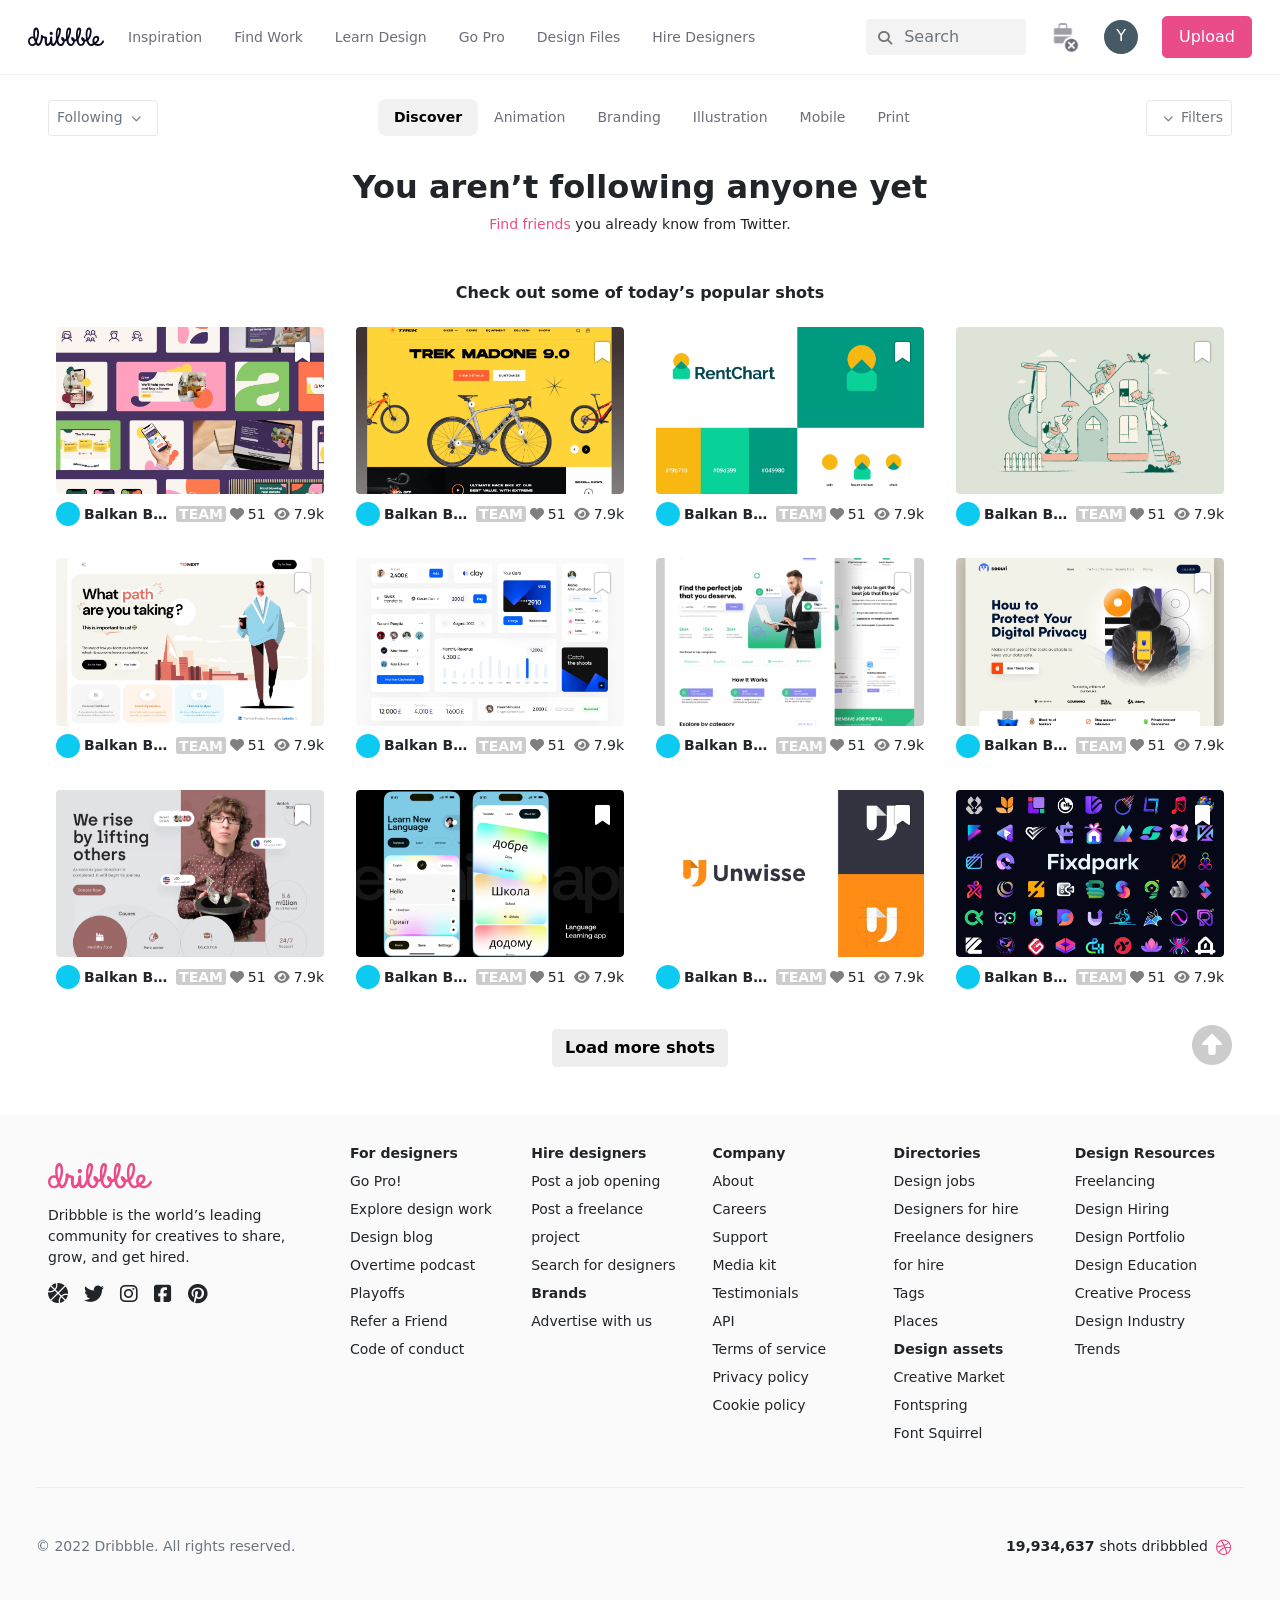
==== index.html @ 531c49f8 "dribble -> index" ====
<!DOCTYPE html>
<html lang="en" translate="no">

<head>
    <meta charset="UTF-8">
    <meta name="viewport" content="width=device-width, initial-scale=1.0">
    <title>Dribble</title>
    <link rel="icon" type="image/x-icon" href="">
    <link rel="stylesheet" href="https://cdnjs.cloudflare.com/ajax/libs/font-awesome/6.2.0/css/all.min.css"/>
    <link rel="stylesheet" href="./css/bootstrap.css">
    <link rel="stylesheet" href="./dribble.css">
</head>
<body>
    <div id="nav_bar" class="container-fluid border-bottom fixed-top bg-white px-3">
        <div class="row d-flex align-items-center p-4 py-2 py-lg-3 justify-content-between">
            <div class="home w-auto p-0 me-1 me-md-2 order-1 order-lg-0">
                <svg xmlns="http://www.w3.org/2000/svg" width="76" height="30" viewBox="0 0 76 19" fill="none"
                    class="site-nav-desktop-logo fill-current">
                    <title>Dribbble: the community for graphic design</title>
                    <path fill-rule="evenodd" clip-rule="evenodd"
                        d="M75.8822 14.657C72.7063 20.0415 67.6766 18.4791 66.166 17.2558C65.5231 17.692 64.3958 18.6481 62.8926 18.5377C59.6913 18.3027 58.5449 13.7279 58.5449 13.7279C58.5679 13.7462 57.5913 14.0649 57.0635 14.0592C57.0567 15.4008 55.897 18.6056 52.7672 18.5646C49.2551 18.5188 48.5411 13.2864 48.5411 13.2864C48.5411 13.2864 48.1916 13.7717 46.8627 14.2551C46.9296 13.2244 46.8807 18.4077 42.6713 18.4839C39.3435 18.5442 38.4452 13.2057 38.4452 13.2057C38.4452 13.2057 37.8679 13.8054 36.7491 14.0134C36.8202 12.9659 36.7046 18.5015 32.4947 18.4839C29.6497 18.4721 28.6775 15.1954 28.7531 14.7406C28.8496 14.161 27.7916 18.5654 25.0281 18.4968C23.8877 18.4633 23.0375 17.6376 22.504 16.5368C21.7898 17.354 20.7529 18.4968 19.5897 18.4968C17.5017 18.4968 16.5812 16.7504 16.7371 11.7624C16.7504 11.1708 16.7077 10.9381 16.1196 10.8496C15.7666 10.7907 15.4051 10.6792 15.0226 10.6204C14.9 11.0295 13.8602 18.3637 10.2847 18.5029C9.08519 18.5496 8.4293 17.5105 7.89066 16.7393C7.06497 17.8316 5.97501 18.5377 4.42227 18.5377C1.79205 18.5377 0 16.4114 0 13.7885C0 11.1655 1.79205 9.03942 4.42227 9.03942C4.88732 9.03942 5.01787 9.10608 5.44272 9.23004C4.569 1.27504 6.63238 0.0317866 8.43739 0.0317866C10.1703 0.0317866 13.1308 4.05384 8.96512 14.2559C9.88998 17.2989 11.8838 17.1268 12.8419 10.8626C13.0369 9.58927 12.5155 7.87099 13.3265 7.63117C14.809 7.19289 14.9663 8.50787 15.6614 8.72697C16.3964 8.95853 16.8254 8.93592 17.531 9.08327C18.7367 9.31873 19.2072 9.96643 19.0603 11.409C18.8839 13.2343 18.5753 15.891 19.5162 16.2148C20.1947 16.45 21.4335 15.0429 21.6509 14.273C21.8682 13.5031 21.9136 13.2396 21.9329 12.6749C21.9623 11.468 21.9992 10.5833 22.205 9.67055C22.2931 9.31736 22.3935 9.08347 22.7931 9.06748C23.1219 9.0591 23.7232 8.96009 23.9879 9.16611C24.3407 9.43119 24.2966 9.70017 24.2561 10.4081C23.8458 20.5015 27.0038 15.4628 27.9454 11.4283C27.6101 6.86623 27.8403 0.115326 30.6991 0.00210112C32.1859 -0.0567822 32.8432 1.13431 32.9155 2.02335C33.12 4.53433 31.9745 8.69372 30.468 11.4909C29.607 17.1984 34.2325 18.3269 34.9722 13.7712C33.762 13.1958 32.4541 10.8668 33.5184 9.73181C34.1156 9.09483 36.6015 10.0099 36.6422 12.0057C37.8616 11.6796 38.0244 10.9911 38.0413 11.1052C37.7061 6.54312 38.017 0.115385 40.876 0.00215941C42.3626 -0.0567239 43.0198 1.13437 43.0921 2.02341C43.2966 4.53438 42.1511 8.69378 40.6448 11.491C39.7837 17.1984 44.4093 18.327 45.1488 13.7713C44.2528 13.5984 42.3614 11.1212 43.4527 9.73187C44.0359 8.98944 46.5127 10.5334 46.79 12.0718C47.9614 11.7403 48.1205 11.0737 48.1373 11.1859C47.802 6.62397 48.1129 0.196235 50.9719 0.0830097C52.4585 0.0241264 53.1157 1.21522 53.188 2.10426C53.3925 4.61523 52.247 8.77471 50.7405 11.5719C49.8796 17.2794 54.5051 18.4077 55.2448 13.852C54.0135 13.647 52.2636 11.0314 53.672 9.69333C54.2347 9.15869 56.3848 10.5465 56.8881 12.1298C57.5874 12.1029 58.0227 11.8617 58.116 11.8374C56.9996 6.4818 57.8307 0.0558781 60.9062 0.00223793C62.5685 -0.0267262 64.1936 0.900905 63.4803 5.99604C62.7994 10.8574 60.3519 12.8975 60.3576 12.9287C60.5 13.5111 61.7559 18.3851 64.9185 15.8134C64.7548 15.4427 64.5909 15.064 64.4993 14.6052C63.9751 11.9327 65.0047 8.91409 67.8032 8.42622C69.4066 8.14671 70.917 8.92734 71.1558 10.6872C71.5487 13.5669 68.9484 15.6524 67.9596 16.1048C67.5167 15.8532 71.9742 18.712 74.6196 12.9829C74.773 12.6558 74.9579 12.6835 75.1975 12.8521C75.3667 12.9712 76.3305 13.8842 75.8822 14.657ZM6.33552 13.0809C6.20092 12.6785 5.92469 11.7918 5.82701 11.4076C5.28905 10.9398 4.90507 10.8638 4.21455 10.8638C2.68 10.8638 1.77679 12.2826 1.77679 13.8125C1.77679 15.3423 2.76077 16.7613 4.29533 16.7613C5.6252 16.7613 6.63735 15.8571 6.94615 14.5771C6.73001 14.0781 6.5156 13.6195 6.33552 13.0809ZM8.39979 2.13753C7.32153 2.13753 6.95576 4.70973 7.02674 6.90406C7.08953 8.84411 7.63164 10.5521 7.91286 11.3174C7.98426 11.4133 7.971 11.3509 8.03474 11.4526C9.90694 7.35053 9.13041 2.13753 8.39979 2.13753ZM30.8531 2.21833C29.4595 2.0585 29.4685 7.86389 29.6415 9.16611C30.3653 8.00823 31.6226 2.53009 30.8531 2.21833ZM41.0297 2.21833C39.6361 2.0585 39.6451 7.86389 39.8182 9.16611C40.5419 8.00823 41.7993 2.53009 41.0297 2.21833ZM51.1257 2.2991C49.732 2.13927 49.741 7.94469 49.9141 9.247C50.6378 8.08902 51.8952 2.61084 51.1257 2.2991ZM61.06 1.87849C58.8887 2.31451 59.3943 9.55399 59.7241 10.8237C62.2817 7.31085 62.3344 1.74654 61.06 1.87849ZM69.1975 10.9254C69.0871 10.4638 68.5351 10.2171 68.1541 10.2779C67.0639 10.4268 66.0065 11.7846 66.4158 13.8518C66.5069 14.3122 66.7349 14.736 66.7312 14.7219C69.1711 13.085 69.3785 11.7951 69.1975 10.9254ZM23.2205 7.46958C22.9089 7.46964 22.6043 7.37729 22.3452 7.20422C22.0861 7.03114 21.8841 6.78512 21.7648 6.49725C21.6455 6.20939 21.6143 5.89261 21.6751 5.587C21.7358 5.28138 21.8859 5.00065 22.1062 4.7803C22.3265 4.55995 22.6072 4.40989 22.9128 4.34909C23.2184 4.28829 23.5352 4.31948 23.8231 4.43873C24.111 4.55797 24.357 4.75991 24.5301 5.019C24.7032 5.27809 24.7956 5.5827 24.7956 5.89429C24.7956 6.10115 24.7549 6.30599 24.6757 6.4971C24.5966 6.68822 24.4806 6.86187 24.3343 7.00815C24.188 7.15443 24.0144 7.27047 23.8233 7.34964C23.6322 7.42882 23.4274 7.46957 23.2205 7.46958Z"
                        fill="#0D0C22"></path>
                </svg>
            </div>
            <ul
                class="nav nav-pills d-flex justify-content-start align-items-center flex-shrink-0 flex-nowrap w-auto me-lg-auto order-0 order-lg-1">
                <li id="bars" class="bars d-lg-none text-center" style="width: 38px; height:38px;"><i
                        class="fa-solid fa-bars fa-lg"></i></li>
                <li class="nav-item d-none d-lg-block"><a href="#"
                        class="nav-link px-xl-3 px-lg-2 px-sm-0">Inspiration</a></li>
                <li class="nav-item d-none d-lg-block"><a href="#" class="nav-link px-xl-3 px-lg-2 px-sm-0">Find
                        Work</a></li>
                <li class="nav-item d-none d-lg-block"><a href="#" class="nav-link px-xl-3 px-lg-2 px-sm-0">Learn
                        Design</a></li>
                <li class="nav-item d-none d-lg-block"><a href="#" class="nav-link px-xl-3 px-lg-2 px-sm-0">Go Pro</a>
                </li>
                <li class="nav-item d-none d-lg-block"><a href="#" class="nav-link px-xl-3 px-lg-2 px-sm-0">Design
                        Files</a></li>
                <li class="nav-item d-none d-lg-block"><a href="#" class="nav-link px-xl-3 px-lg-2 px-sm-0">Hire
                        Designers</a></li>
            </ul>
            <div class="search-bar form-group has-search m-0 p-xl-0 border-0 order-2 d-none d-lg-block">
                <span class="fa fa-search form-control-feedback "></span>
                <input type="text" class="form-control border-0 d-none d-xl-block" placeholder="Search">
            </div>
            <div id="work" class="w-auto ms-4 p-0 order-2">
                <img src="./images/work.png" alt="">
            </div>
            <div id="profile" class="w-auto rounded-circle text-center ms-4 order-2 d-none d-lg-block">Y</div>
            <button type="button"
                class="btn btn-primary w-auto ms-4 px-3 py-2 rounded-3 order-2 d-none d-lg-block">Upload</button>
        </div>
    </div>
    <section id="categories">
        <div class="container-fluid">
            <div class="row p-3 px-3 px-lg-5 pt-md-4 d-flex justify-content-between align-items-center flex-wrap flex-md-nowrap">
                <button class="btn btn-outline-secondary btn-sm w-auto order-0 order-md-0">Following<i
                        class="fa-solid fa-chevron-down p-2" style="font-size: 10px;"></i></button>
                <div id="box" class="box w-auto flex-md-grow-1 order-2 order-md-1 p-0 mt-3 mt-md-0 border-top pt-3 pt-md-0 flex-shrink-1">
                    <ul class="nav nav-pills d-flex justify-content-start justify-content-md-center flex-nowrap text-nowrap">
                        <li class="nav-item">
                            <a class=" nav-link active"
                                style="background-color: rgba(13,12,34,0.05);color: #000;font-weight: 700;border-radius: 8px;"
                                aria-current="page" href="#">Discover</a>
                        </li>
                        <li class="nav-item">
                            <a class="nav-link" href="#">Animation</a>
                        </li>
                        <li class="nav-item">
                            <a class="nav-link" href="#">Branding</a>
                        </li>
                        <li class="nav-item">
                            <a class="nav-link" href="#">Illustration</a>
                        </li>
                        <li class="nav-item">
                            <a class="nav-link" href="#">Mobile</a>
                        </li>
                        <li class="nav-item">
                            <a class="nav-link" href="#">Print</a>
                        </li>
                    </ul>
                </div>
                <button class="btn btn-outline-secondary btn-sm w-auto order-1 order-md-2"><i
                        class="fa-solid fa-chevron-down p-2" style="font-size: 10px;"></i>Filters</button>
            </div>
        </div>
    </section>
    <section>
        <div class="container">
            <div class="row text-center py-3">
                <h2>You aren’t following anyone yet</h2>
                <p><a class="text-decoration-none" href="#">Find friends </a>you already know from Twitter.</p>
            </div>
        </div>
    </section>

    <section>
        <div class="container-fluid pt-3 px-2 px-md-3 px-lg-5 d-flex flex-column align-items-center position-relative">
            <div class="text-center w-100">
                <h5>Check out some of today’s popular shots</h5>
            </div>
            <div class="row gx-3">
                <div class="card p-3 col-12 col-md-6 col-lg-4 col-xl-3  border-0 rounded-1 overflow-hidden">  
                    <a class="cover rounded-1 overflow-hidden position-relative" href="#">
                        <img class="rounded-2" src="./images/image1.png" alt="Balkan Brothers">
                        <div class="showmore position-absolute d-flex align-items-center rounded-1 gap-2 px-3">
                            <span class="title flex-grow-1">Torii - Case Study</span>
                            <div class="icon d-flex align-items-center justify-content-center">
                                <i class="fa-solid fa-folder-plus"></i>
                            </div>
                            <div class="icon d-flex align-items-center justify-content-center">
                                <i class="fa-solid fa-heart"></i>
                            </div>
                        </div>
                    </a>
                    <div class="info d-flex justify-content-between mt-2 align-items-center">
                        <div class="avator bg-info me-1 flex-shrink-0">
                            <img src="" alt="">
                        </div>
                        <span class="name me-1">Balkan Brothers</span>
                        <span class="badge me-auto">TEAM</span>
                        <div class="data d-flex gap-2">
                            <div class="like d-flex align-items-center">
                                <div class="icon"><i class="fa-solid fa-heart ms-1"></i></div>
                                <span class="num ms-1">51</span>
                            </div>
                            <div class="view d-flex align-items-center">
                                <div class="icon"><i class="fa-solid fa-eye"></i></div>
                                <span class="num ms-1">7.9k</span>
                             </div>
                        </div>
                        
                    </div>
                </div>
                <div class="card p-3 col-12 col-md-6 col-lg-4 col-xl-3  border-0 rounded-1 overflow-hidden">  
                    <a class="cover rounded-1 overflow-hidden position-relative" href="#">
                        <img class="rounded-2" src="./images/image2.png" alt="Balkan Brothers">
                        <div class="showmore position-absolute d-flex align-items-center rounded-1 gap-2 px-3">
                            <span class="title flex-grow-1">Torii - Case Study</span>
                            <div class="icon d-flex align-items-center justify-content-center">
                                <i class="fa-solid fa-folder-plus"></i>
                            </div>
                            <div class="icon d-flex align-items-center justify-content-center">
                                <i class="fa-solid fa-heart"></i>
                            </div>
                        </div>
                    </a>
                    <div class="info d-flex justify-content-between mt-2 align-items-center">
                        <div class="avator bg-info me-1 flex-shrink-0">
                            <img src="" alt="">
                        </div>
                        <span class="name me-1">Balkan Brothers</span>
                        <span class="badge me-auto">TEAM</span>
                        <div class="data d-flex gap-2">
                            <div class="like d-flex align-items-center">
                                <div class="icon"><i class="fa-solid fa-heart ms-1"></i></div>
                                <span class="num ms-1">51</span>
                            </div>
                            <div class="view d-flex align-items-center">
                                <div class="icon"><i class="fa-solid fa-eye"></i></div>
                                <span class="num ms-1">7.9k</span>
                             </div>
                        </div>
                        
                    </div>
                </div>
                <div class="card p-3 col-12 col-md-6 col-lg-4 col-xl-3  border-0 rounded-1 overflow-hidden">  
                    <a class="cover rounded-1 overflow-hidden position-relative" href="#">
                        <img class="rounded-2" src="./images/image3.png" alt="Balkan Brothers">
                        <div class="showmore position-absolute d-flex align-items-center rounded-1 gap-2 px-3">
                            <span class="title flex-grow-1">Torii - Case Study</span>
                            <div class="icon d-flex align-items-center justify-content-center">
                                <i class="fa-solid fa-folder-plus"></i>
                            </div>
                            <div class="icon d-flex align-items-center justify-content-center">
                                <i class="fa-solid fa-heart"></i>
                            </div>
                        </div>
                    </a>
                    <div class="info d-flex justify-content-between mt-2 align-items-center">
                        <div class="avator bg-info me-1 flex-shrink-0">
                            <img src="" alt="">
                        </div>
                        <span class="name me-1">Balkan Brothers</span>
                        <span class="badge me-auto">TEAM</span>
                        <div class="data d-flex gap-2">
                            <div class="like d-flex align-items-center">
                                <div class="icon"><i class="fa-solid fa-heart ms-1"></i></div>
                                <span class="num ms-1">51</span>
                            </div>
                            <div class="view d-flex align-items-center">
                                <div class="icon"><i class="fa-solid fa-eye"></i></div>
                                <span class="num ms-1">7.9k</span>
                             </div>
                        </div>
                        
                    </div>
                </div>
                <div class="card p-3 col-12 col-md-6 col-lg-4 col-xl-3  border-0 rounded-1 overflow-hidden">  
                    <a class="cover rounded-1 overflow-hidden position-relative" href="#">
                        <img class="rounded-2" src="./images/image4.png" alt="Balkan Brothers">
                        <div class="showmore position-absolute d-flex align-items-center rounded-1 gap-2 px-3">
                            <span class="title flex-grow-1">Torii - Case Study</span>
                            <div class="icon d-flex align-items-center justify-content-center">
                                <i class="fa-solid fa-folder-plus"></i>
                            </div>
                            <div class="icon d-flex align-items-center justify-content-center">
                                <i class="fa-solid fa-heart"></i>
                            </div>
                        </div>
                    </a>
                    <div class="info d-flex justify-content-between mt-2 align-items-center">
                        <div class="avator bg-info me-1 flex-shrink-0">
                            <img src="" alt="">
                        </div>
                        <span class="name me-1">Balkan Brothers</span>
                        <span class="badge me-auto">TEAM</span>
                        <div class="data d-flex gap-2">
                            <div class="like d-flex align-items-center">
                                <div class="icon"><i class="fa-solid fa-heart ms-1"></i></div>
                                <span class="num ms-1">51</span>
                            </div>
                            <div class="view d-flex align-items-center">
                                <div class="icon"><i class="fa-solid fa-eye"></i></div>
                                <span class="num ms-1">7.9k</span>
                             </div>
                        </div>
                        
                    </div>
                </div>
                <div class="card p-3 col-12 col-md-6 col-lg-4 col-xl-3  border-0 rounded-1 overflow-hidden">  
                    <a class="cover rounded-1 overflow-hidden position-relative" href="#">
                        <img class="rounded-2" src="./images/image5.png" alt="Balkan Brothers">
                        <div class="showmore position-absolute d-flex align-items-center rounded-1 gap-2 px-3">
                            <span class="title flex-grow-1">Torii - Case Study</span>
                            <div class="icon d-flex align-items-center justify-content-center">
                                <i class="fa-solid fa-folder-plus"></i>
                            </div>
                            <div class="icon d-flex align-items-center justify-content-center">
                                <i class="fa-solid fa-heart"></i>
                            </div>
                        </div>
                    </a>
                    <div class="info d-flex justify-content-between mt-2 align-items-center">
                        <div class="avator bg-info me-1 flex-shrink-0">
                            <img src="" alt="">
                        </div>
                        <span class="name me-1">Balkan Brothers</span>
                        <span class="badge me-auto">TEAM</span>
                        <div class="data d-flex gap-2">
                            <div class="like d-flex align-items-center">
                                <div class="icon"><i class="fa-solid fa-heart ms-1"></i></div>
                                <span class="num ms-1">51</span>
                            </div>
                            <div class="view d-flex align-items-center">
                                <div class="icon"><i class="fa-solid fa-eye"></i></div>
                                <span class="num ms-1">7.9k</span>
                             </div>
                        </div>
                        
                    </div>
                </div>
                <div class="card p-3 col-12 col-md-6 col-lg-4 col-xl-3  border-0 rounded-1 overflow-hidden">  
                    <a class="cover rounded-1 overflow-hidden position-relative" href="#">
                        <img class="rounded-2" src="./images/image6.png" alt="Balkan Brothers">
                        <div class="showmore position-absolute d-flex align-items-center rounded-1 gap-2 px-3">
                            <span class="title flex-grow-1">Torii - Case Study</span>
                            <div class="icon d-flex align-items-center justify-content-center">
                                <i class="fa-solid fa-folder-plus"></i>
                            </div>
                            <div class="icon d-flex align-items-center justify-content-center">
                                <i class="fa-solid fa-heart"></i>
                            </div>
                        </div>
                    </a>
                    <div class="info d-flex justify-content-between mt-2 align-items-center">
                        <div class="avator bg-info me-1 flex-shrink-0">
                            <img src="" alt="">
                        </div>
                        <span class="name me-1">Balkan Brothers</span>
                        <span class="badge me-auto">TEAM</span>
                        <div class="data d-flex gap-2">
                            <div class="like d-flex align-items-center">
                                <div class="icon"><i class="fa-solid fa-heart ms-1"></i></div>
                                <span class="num ms-1">51</span>
                            </div>
                            <div class="view d-flex align-items-center">
                                <div class="icon"><i class="fa-solid fa-eye"></i></div>
                                <span class="num ms-1">7.9k</span>
                             </div>
                        </div>
                        
                    </div>
                </div>
                <div class="card p-3 col-12 col-md-6 col-lg-4 col-xl-3  border-0 rounded-1 overflow-hidden">  
                    <a class="cover rounded-1 overflow-hidden position-relative" href="#">
                        <img class="rounded-2" src="./images/image7.png" alt="Balkan Brothers">
                        <div class="showmore position-absolute d-flex align-items-center rounded-1 gap-2 px-3">
                            <span class="title flex-grow-1">Torii - Case Study</span>
                            <div class="icon d-flex align-items-center justify-content-center">
                                <i class="fa-solid fa-folder-plus"></i>
                            </div>
                            <div class="icon d-flex align-items-center justify-content-center">
                                <i class="fa-solid fa-heart"></i>
                            </div>
                        </div>
                    </a>
                    <div class="info d-flex justify-content-between mt-2 align-items-center">
                        <div class="avator bg-info me-1 flex-shrink-0">
                            <img src="" alt="">
                        </div>
                        <span class="name me-1">Balkan Brothers</span>
                        <span class="badge me-auto">TEAM</span>
                        <div class="data d-flex gap-2">
                            <div class="like d-flex align-items-center">
                                <div class="icon"><i class="fa-solid fa-heart ms-1"></i></div>
                                <span class="num ms-1">51</span>
                            </div>
                            <div class="view d-flex align-items-center">
                                <div class="icon"><i class="fa-solid fa-eye"></i></div>
                                <span class="num ms-1">7.9k</span>
                             </div>
                        </div>
                        
                    </div>
                </div>
                <div class="card p-3 col-12 col-md-6 col-lg-4 col-xl-3  border-0 rounded-1 overflow-hidden">  
                    <a class="cover rounded-1 overflow-hidden position-relative" href="#">
                        <img class="rounded-2" src="./images/image8.png" alt="Balkan Brothers">
                        <div class="showmore position-absolute d-flex align-items-center rounded-1 gap-2 px-3">
                            <span class="title flex-grow-1">Torii - Case Study</span>
                            <div class="icon d-flex align-items-center justify-content-center">
                                <i class="fa-solid fa-folder-plus"></i>
                            </div>
                            <div class="icon d-flex align-items-center justify-content-center">
                                <i class="fa-solid fa-heart"></i>
                            </div>
                        </div>
                    </a>
                    <div class="info d-flex justify-content-between mt-2 align-items-center">
                        <div class="avator bg-info me-1 flex-shrink-0">
                            <img src="" alt="">
                        </div>
                        <span class="name me-1">Balkan Brothers</span>
                        <span class="badge me-auto">TEAM</span>
                        <div class="data d-flex gap-2">
                            <div class="like d-flex align-items-center">
                                <div class="icon"><i class="fa-solid fa-heart ms-1"></i></div>
                                <span class="num ms-1">51</span>
                            </div>
                            <div class="view d-flex align-items-center">
                                <div class="icon"><i class="fa-solid fa-eye"></i></div>
                                <span class="num ms-1">7.9k</span>
                             </div>
                        </div>
                        
                    </div>
                </div>
                <div class="card p-3 col-12 col-md-6 col-lg-4 col-xl-3  border-0 rounded-1 overflow-hidden">  
                    <a class="cover rounded-1 overflow-hidden position-relative" href="#">
                        <img class="rounded-2" src="./images/image9.png" alt="Balkan Brothers">
                        <div class="showmore position-absolute d-flex align-items-center rounded-1 gap-2 px-3">
                            <span class="title flex-grow-1">Torii - Case Study</span>
                            <div class="icon d-flex align-items-center justify-content-center">
                                <i class="fa-solid fa-folder-plus"></i>
                            </div>
                            <div class="icon d-flex align-items-center justify-content-center">
                                <i class="fa-solid fa-heart"></i>
                            </div>
                        </div>
                    </a>
                    <div class="info d-flex justify-content-between mt-2 align-items-center">
                        <div class="avator bg-info me-1 flex-shrink-0">
                            <img src="" alt="">
                        </div>
                        <span class="name me-1">Balkan Brothers</span>
                        <span class="badge me-auto">TEAM</span>
                        <div class="data d-flex gap-2">
                            <div class="like d-flex align-items-center">
                                <div class="icon"><i class="fa-solid fa-heart ms-1"></i></div>
                                <span class="num ms-1">51</span>
                            </div>
                            <div class="view d-flex align-items-center">
                                <div class="icon"><i class="fa-solid fa-eye"></i></div>
                                <span class="num ms-1">7.9k</span>
                             </div>
                        </div>
                        
                    </div>
                </div>
                <div class="card p-3 col-12 col-md-6 col-lg-4 col-xl-3  border-0 rounded-1 overflow-hidden">  
                    <a class="cover rounded-1 overflow-hidden position-relative" href="#">
                        <img class="rounded-2" src="./images/image10.png" alt="Balkan Brothers">
                        <div class="showmore position-absolute d-flex align-items-center rounded-1 gap-2 px-3">
                            <span class="title flex-grow-1">Torii - Case Study</span>
                            <div class="icon d-flex align-items-center justify-content-center">
                                <i class="fa-solid fa-folder-plus"></i>
                            </div>
                            <div class="icon d-flex align-items-center justify-content-center">
                                <i class="fa-solid fa-heart"></i>
                            </div>
                        </div>
                    </a>
                    <div class="info d-flex justify-content-between mt-2 align-items-center">
                        <div class="avator bg-info me-1 flex-shrink-0">
                            <img src="" alt="">
                        </div>
                        <span class="name me-1">Balkan Brothers</span>
                        <span class="badge me-auto">TEAM</span>
                        <div class="data d-flex gap-2">
                            <div class="like d-flex align-items-center">
                                <div class="icon"><i class="fa-solid fa-heart ms-1"></i></div>
                                <span class="num ms-1">51</span>
                            </div>
                            <div class="view d-flex align-items-center">
                                <div class="icon"><i class="fa-solid fa-eye"></i></div>
                                <span class="num ms-1">7.9k</span>
                             </div>
                        </div>
                        
                    </div>
                </div>
                <div class="card p-3 col-12 col-md-6 col-lg-4 col-xl-3  border-0 rounded-1 overflow-hidden">  
                    <a class="cover rounded-1 overflow-hidden position-relative" href="#">
                        <img class="rounded-2" src="./images/image11.png" alt="Balkan Brothers">
                        <div class="showmore position-absolute d-flex align-items-center rounded-1 gap-2 px-3">
                            <span class="title flex-grow-1">Torii - Case Study</span>
                            <div class="icon d-flex align-items-center justify-content-center">
                                <i class="fa-solid fa-folder-plus"></i>
                            </div>
                            <div class="icon d-flex align-items-center justify-content-center">
                                <i class="fa-solid fa-heart"></i>
                            </div>
                        </div>
                    </a>
                    <div class="info d-flex justify-content-between mt-2 align-items-center">
                        <div class="avator bg-info me-1 flex-shrink-0">
                            <img src="" alt="">
                        </div>
                        <span class="name me-1">Balkan Brothers</span>
                        <span class="badge me-auto">TEAM</span>
                        <div class="data d-flex gap-2">
                            <div class="like d-flex align-items-center">
                                <div class="icon"><i class="fa-solid fa-heart ms-1"></i></div>
                                <span class="num ms-1">51</span>
                            </div>
                            <div class="view d-flex align-items-center">
                                <div class="icon"><i class="fa-solid fa-eye"></i></div>
                                <span class="num ms-1">7.9k</span>
                             </div>
                        </div>
                        
                    </div>
                </div>
                <div class="card p-3 col-12 col-md-6 col-lg-4 col-xl-3  border-0 rounded-1 overflow-hidden">  
                    <a class="cover rounded-1 overflow-hidden position-relative" href="#">
                        <img class="rounded-2" src="./images/image12.png" alt="Balkan Brothers">
                        <div class="showmore position-absolute d-flex align-items-center rounded-1 gap-2 px-3">
                            <span class="title flex-grow-1">Torii - Case Study</span>
                            <div class="icon d-flex align-items-center justify-content-center">
                                <i class="fa-solid fa-folder-plus"></i>
                            </div>
                            <div class="icon d-flex align-items-center justify-content-center">
                                <i class="fa-solid fa-heart"></i>
                            </div>
                        </div>
                    </a>
                    <div class="info d-flex justify-content-between mt-2 align-items-center">
                        <div class="avator bg-info me-1 flex-shrink-0">
                            <img src="" alt="">
                        </div>
                        <span class="name me-1">Balkan Brothers</span>
                        <span class="badge me-auto">TEAM</span>
                        <div class="data d-flex gap-2">
                            <div class="like d-flex align-items-center">
                                <div class="icon"><i class="fa-solid fa-heart ms-1"></i></div>
                                <span class="num ms-1">51</span>
                            </div>
                            <div class="view d-flex align-items-center">
                                <div class="icon"><i class="fa-solid fa-eye"></i></div>
                                <span class="num ms-1">7.9k</span>
                             </div>
                        </div>
                        
                    </div>
                </div>
            </div>
            <div class="btn btn-light fw-bold mt-4">Load more shots</div>
            <div class="back_to_top position-absolute mt-4"><i class="fa-solid fa-circle-up"></i></div>
        </div>
    </section>
    <footer class="mt-5">
        <div class="container-fluid px-3 px-md-4 px-lg-5">
            <div class="row border-bottom py-4">
                <div class="col-12 col-lg-12 col-xl-3">
                    <div class="col-6 col-lg-4 col-xl-12 d-flex flex-column gap-3 py-4">
                        <svg xmlns="http://www.w3.org/2000/svg" width="104" height="26" viewBox="0 0 76 19" fill="none"
                    class="site-nav-desktop-logo fill-current">
                    <title>Dribbble: the community for graphic design</title>
                    <path fill="#ea4c89" clip-rule="evenodd"
                        d="M75.8822 14.657C72.7063 20.0415 67.6766 18.4791 66.166 17.2558C65.5231 17.692 64.3958 18.6481 62.8926 18.5377C59.6913 18.3027 58.5449 13.7279 58.5449 13.7279C58.5679 13.7462 57.5913 14.0649 57.0635 14.0592C57.0567 15.4008 55.897 18.6056 52.7672 18.5646C49.2551 18.5188 48.5411 13.2864 48.5411 13.2864C48.5411 13.2864 48.1916 13.7717 46.8627 14.2551C46.9296 13.2244 46.8807 18.4077 42.6713 18.4839C39.3435 18.5442 38.4452 13.2057 38.4452 13.2057C38.4452 13.2057 37.8679 13.8054 36.7491 14.0134C36.8202 12.9659 36.7046 18.5015 32.4947 18.4839C29.6497 18.4721 28.6775 15.1954 28.7531 14.7406C28.8496 14.161 27.7916 18.5654 25.0281 18.4968C23.8877 18.4633 23.0375 17.6376 22.504 16.5368C21.7898 17.354 20.7529 18.4968 19.5897 18.4968C17.5017 18.4968 16.5812 16.7504 16.7371 11.7624C16.7504 11.1708 16.7077 10.9381 16.1196 10.8496C15.7666 10.7907 15.4051 10.6792 15.0226 10.6204C14.9 11.0295 13.8602 18.3637 10.2847 18.5029C9.08519 18.5496 8.4293 17.5105 7.89066 16.7393C7.06497 17.8316 5.97501 18.5377 4.42227 18.5377C1.79205 18.5377 0 16.4114 0 13.7885C0 11.1655 1.79205 9.03942 4.42227 9.03942C4.88732 9.03942 5.01787 9.10608 5.44272 9.23004C4.569 1.27504 6.63238 0.0317866 8.43739 0.0317866C10.1703 0.0317866 13.1308 4.05384 8.96512 14.2559C9.88998 17.2989 11.8838 17.1268 12.8419 10.8626C13.0369 9.58927 12.5155 7.87099 13.3265 7.63117C14.809 7.19289 14.9663 8.50787 15.6614 8.72697C16.3964 8.95853 16.8254 8.93592 17.531 9.08327C18.7367 9.31873 19.2072 9.96643 19.0603 11.409C18.8839 13.2343 18.5753 15.891 19.5162 16.2148C20.1947 16.45 21.4335 15.0429 21.6509 14.273C21.8682 13.5031 21.9136 13.2396 21.9329 12.6749C21.9623 11.468 21.9992 10.5833 22.205 9.67055C22.2931 9.31736 22.3935 9.08347 22.7931 9.06748C23.1219 9.0591 23.7232 8.96009 23.9879 9.16611C24.3407 9.43119 24.2966 9.70017 24.2561 10.4081C23.8458 20.5015 27.0038 15.4628 27.9454 11.4283C27.6101 6.86623 27.8403 0.115326 30.6991 0.00210112C32.1859 -0.0567822 32.8432 1.13431 32.9155 2.02335C33.12 4.53433 31.9745 8.69372 30.468 11.4909C29.607 17.1984 34.2325 18.3269 34.9722 13.7712C33.762 13.1958 32.4541 10.8668 33.5184 9.73181C34.1156 9.09483 36.6015 10.0099 36.6422 12.0057C37.8616 11.6796 38.0244 10.9911 38.0413 11.1052C37.7061 6.54312 38.017 0.115385 40.876 0.00215941C42.3626 -0.0567239 43.0198 1.13437 43.0921 2.02341C43.2966 4.53438 42.1511 8.69378 40.6448 11.491C39.7837 17.1984 44.4093 18.327 45.1488 13.7713C44.2528 13.5984 42.3614 11.1212 43.4527 9.73187C44.0359 8.98944 46.5127 10.5334 46.79 12.0718C47.9614 11.7403 48.1205 11.0737 48.1373 11.1859C47.802 6.62397 48.1129 0.196235 50.9719 0.0830097C52.4585 0.0241264 53.1157 1.21522 53.188 2.10426C53.3925 4.61523 52.247 8.77471 50.7405 11.5719C49.8796 17.2794 54.5051 18.4077 55.2448 13.852C54.0135 13.647 52.2636 11.0314 53.672 9.69333C54.2347 9.15869 56.3848 10.5465 56.8881 12.1298C57.5874 12.1029 58.0227 11.8617 58.116 11.8374C56.9996 6.4818 57.8307 0.0558781 60.9062 0.00223793C62.5685 -0.0267262 64.1936 0.900905 63.4803 5.99604C62.7994 10.8574 60.3519 12.8975 60.3576 12.9287C60.5 13.5111 61.7559 18.3851 64.9185 15.8134C64.7548 15.4427 64.5909 15.064 64.4993 14.6052C63.9751 11.9327 65.0047 8.91409 67.8032 8.42622C69.4066 8.14671 70.917 8.92734 71.1558 10.6872C71.5487 13.5669 68.9484 15.6524 67.9596 16.1048C67.5167 15.8532 71.9742 18.712 74.6196 12.9829C74.773 12.6558 74.9579 12.6835 75.1975 12.8521C75.3667 12.9712 76.3305 13.8842 75.8822 14.657ZM6.33552 13.0809C6.20092 12.6785 5.92469 11.7918 5.82701 11.4076C5.28905 10.9398 4.90507 10.8638 4.21455 10.8638C2.68 10.8638 1.77679 12.2826 1.77679 13.8125C1.77679 15.3423 2.76077 16.7613 4.29533 16.7613C5.6252 16.7613 6.63735 15.8571 6.94615 14.5771C6.73001 14.0781 6.5156 13.6195 6.33552 13.0809ZM8.39979 2.13753C7.32153 2.13753 6.95576 4.70973 7.02674 6.90406C7.08953 8.84411 7.63164 10.5521 7.91286 11.3174C7.98426 11.4133 7.971 11.3509 8.03474 11.4526C9.90694 7.35053 9.13041 2.13753 8.39979 2.13753ZM30.8531 2.21833C29.4595 2.0585 29.4685 7.86389 29.6415 9.16611C30.3653 8.00823 31.6226 2.53009 30.8531 2.21833ZM41.0297 2.21833C39.6361 2.0585 39.6451 7.86389 39.8182 9.16611C40.5419 8.00823 41.7993 2.53009 41.0297 2.21833ZM51.1257 2.2991C49.732 2.13927 49.741 7.94469 49.9141 9.247C50.6378 8.08902 51.8952 2.61084 51.1257 2.2991ZM61.06 1.87849C58.8887 2.31451 59.3943 9.55399 59.7241 10.8237C62.2817 7.31085 62.3344 1.74654 61.06 1.87849ZM69.1975 10.9254C69.0871 10.4638 68.5351 10.2171 68.1541 10.2779C67.0639 10.4268 66.0065 11.7846 66.4158 13.8518C66.5069 14.3122 66.7349 14.736 66.7312 14.7219C69.1711 13.085 69.3785 11.7951 69.1975 10.9254ZM23.2205 7.46958C22.9089 7.46964 22.6043 7.37729 22.3452 7.20422C22.0861 7.03114 21.8841 6.78512 21.7648 6.49725C21.6455 6.20939 21.6143 5.89261 21.6751 5.587C21.7358 5.28138 21.8859 5.00065 22.1062 4.7803C22.3265 4.55995 22.6072 4.40989 22.9128 4.34909C23.2184 4.28829 23.5352 4.31948 23.8231 4.43873C24.111 4.55797 24.357 4.75991 24.5301 5.019C24.7032 5.27809 24.7956 5.5827 24.7956 5.89429C24.7956 6.10115 24.7549 6.30599 24.6757 6.4971C24.5966 6.68822 24.4806 6.86187 24.3343 7.00815C24.188 7.15443 24.0144 7.27047 23.8233 7.34964C23.6322 7.42882 23.4274 7.46957 23.2205 7.46958Z"></path>
                        </svg>
                        <p class="mb-0">Dribbble is the world’s leading community for creatives to share, grow, and get hired.</p>
                        <div class="icons d-flex gap-3">
                            <i class="fa-solid fa-basketball text-dark" style="font-size: 20px;"></i>
                            <i class="fa-brands fa-twitter text-dark" style="font-size: 20px;"></i>
                            <i class="fa-brands fa-instagram text-dark" style="font-size: 20px;"></i>
                            <i class="fa-brands fa-square-facebook text-dark" style="font-size: 20px;"></i>
                            <i class="fa-brands fa-pinterest text-dark" style="font-size: 20px;"></i>
                        </div>
                    </div>
                    
                </div>
                <div class="col-6 col-md-24 col-xl-18 lh-lg">
                    <p>
                        <strong>For designers</strong><br>Go Pro!<br>Explore design work<br>Design blog<br>Overtime podcast<br>Playoffs<br>Refer a Friend<br>Code of conduct
                    </p>
                </div>
                <div class="col-6 col-md-24 col-xl-18 lh-lg">
                    <p>
                        <strong>Hire designers</strong><br>Post a job opening<br>Post a freelance project<br>Search for designers<br><strong>Brands</strong></strong><br>Advertise with us
                    </p>
                </div>
                <div class="col-6 col-md-24 col-xl-18 lh-lg">
                    <p>
                        <strong>Company</strong><br>About<br>Careers<br>Support<br>Media kit<br>Testimonials<br>API<br>Terms of service<br>Privacy policy<br>Cookie policy
                    </p>
                </div>
                <div class="col-6 col-md-24 col-xl-18 lh-lg">
                    <p>
                        <strong>Directories</strong><br>Design jobs<br>Designers for hire<br>Freelance designers for hire<br>Tags<br>Places<br><strong>Design assets</strong></strong><br>Creative Market<br>Fontspring<br>Font Squirrel
                    </p>
                </div>
                <div class="col-6 col-md-24 col-xl-18 lh-lg">
                    <p>
                        <strong>Design Resources</strong><br>Freelancing
                        <br>Design Hiring<br>Design Portfolio<br>Design Education
                        <br>Creative Process<br>Design Industry Trends
                    </p>
                </div>
            </div>
            <div class="row d-flex justify-content-center flex-column flex-lg-row justify-content-between align-items-center gap-2 p-5 px-lg-0">
                <p class="text-center text-lg-start text-muted mb-0 order-lg-0 w-auto flex-grow-1 ps-lg-0">© 2022 Dribbble. All rights reserved.</p>
                <i class="fa-brands fa-dribbble text-center border-danger order-lg-2 w-auto ps-lg-0" style="color: #ea4c89;"></i>
                <p class="text-center text-lg-end pe-lg-0 mb-0 order-lg-1 w-auto">
                    <strong>19,934,637 </strong>shots dribbbled
                </p>
            </div>
        </div>
    </footer>    
</body>
</html>
---- dribble.css ----
.marker {
    background-color: #eee;
    border-left: 1px solid #aaa;
}

.nav-link {
    color: #6e6d7a;
    font-weight: 500;
    font-size: 14px;
}

.has-search .form-control {
    padding-left: 2.375rem;
    background-color: #f3f3f4;
}

.has-search .form-control-feedback {
    position: absolute;
    z-index: 2;
    display: block;
    width: 2.375rem;
    height: 2.375rem;
    line-height: 2.375rem;
    text-align: center;
    color: #777;
}

#work img {
    width: 30px;
}

#profile {
    box-sizing: border-box;
    width: 32px;
    aspect-ratio: 1/1;
    line-height: 32px;
    color: #fff;
    /* border-radius: 50%; */
    background-color: #455A64;
}

.search-bar {
    width: 160px;
    font-size: 14px;
    /* background-color: #aaa; */
}


@media screen and (max-width: 1200px) {
    .search-bar {
        width: 38px;
        height: 38px;
    }

}

@media screen and (min-width: 768px) {
    .catagory {
        width: auto !important;
    }
}

#bars {
    line-height: 38px;
}

i {
    color: rgba(0, 0, 0, 0.5);
}
.box ul{
    overflow: scroll;
}
.box ul::-webkit-scrollbar {
    display: none;
  }
#categories{
    margin-top: 55px;
}
@media screen and (min-width: 992px) {
    #categories{
        margin-top: 75px;
    }
}

@media screen and (max-width: 768px) {
    .box {
        width: 100% !important;
    }
}
@media screen and (min-width: 768px) {
    #box {
        border-top: 0px solid black !important;
        width: calc(100% - 250px); 
    }
}
.border-top{
    border-top: 1px solid rgba(0, 0, 0, 0.05) !important; 
}
h2{
    font-size: 32px;
    font-weight: 700;
}
p{
    font-size: 14px;
    font-weight: 400;
}
h5{
    font-size: 16px;
    font-weight: 700;
}
.avator{
    width: 24px;
    height: 24px;
    border-radius: 50%;
}
.cover{
    /* position: absolute; */
    width: 100%;
    aspect-ratio: 1.6/1;
    height: 100%;
}
.cover img{
    width: 100%;
    height: 100%;
    object-fit: cover;
}
.cover::after{
    position: absolute;
    top: 0.5em;
    right: 0.7em;
    font-family: "Font Awesome 5 Free";
    font-size: 20px;
    content: "\f02e";
    display: inline-block;
    vertical-align: middle;
    font-weight: 900;
    box-sizing: border-box;
    color: #fff;
    text-shadow: 0px 0px 2px rgba(0, 0, 0, 0.7);
    /* transition-duration: 0.3s; */
    /* border: 1px solid red; */
}
.cover:hover::after{
    opacity: 1;
    
}
.cover .showmore{
    opacity: 0;
    transition-duration: 0.3s;
}
.cover:hover .showmore{
    opacity: 1;
}
.showmore{
    width: 100%;
    bottom: 0;
    height: 70px;
    background-image: linear-gradient(0deg, rgba(0, 0, 0, 0.4) 20%, rgba(0, 0, 0, 0) 100%);
    /* border: 1px solid red; */
}
.title{
    color: #fff;
    font-weight: 700;
    font-size: 20px;
    text-overflow: ellipsis;
    overflow: hidden;
    white-space: nowrap;
}
.cover .showmore .icon{
    padding: 10px;
    background-color: #fff;
    font-size: 14px;
    text-align: center;
    border-radius: 8px;
}
.name{
    font-size: 14px;
    font-weight: 700;
    text-overflow: ellipsis;
    overflow: hidden;
    white-space: nowrap;
}
.num{
    font-size: 14px;
    font-weight: 500;
}
.card .icon{
    font-size: 14px;
}
.back_to_top{
    bottom: 0em;
    right: 1em;
}
.back_to_top:hover{
    cursor: pointer;
}
.back_to_top i{
    font-size: 40px;
    color: #ccc;
}
@media (min-width: 768px){
    .back_to_top {
        right: 1rem;
    }
}

@media (min-width: 992px){
    .back_to_top {
        right: 3rem;
    }
}
footer{
    background-color: #fafafb;
}
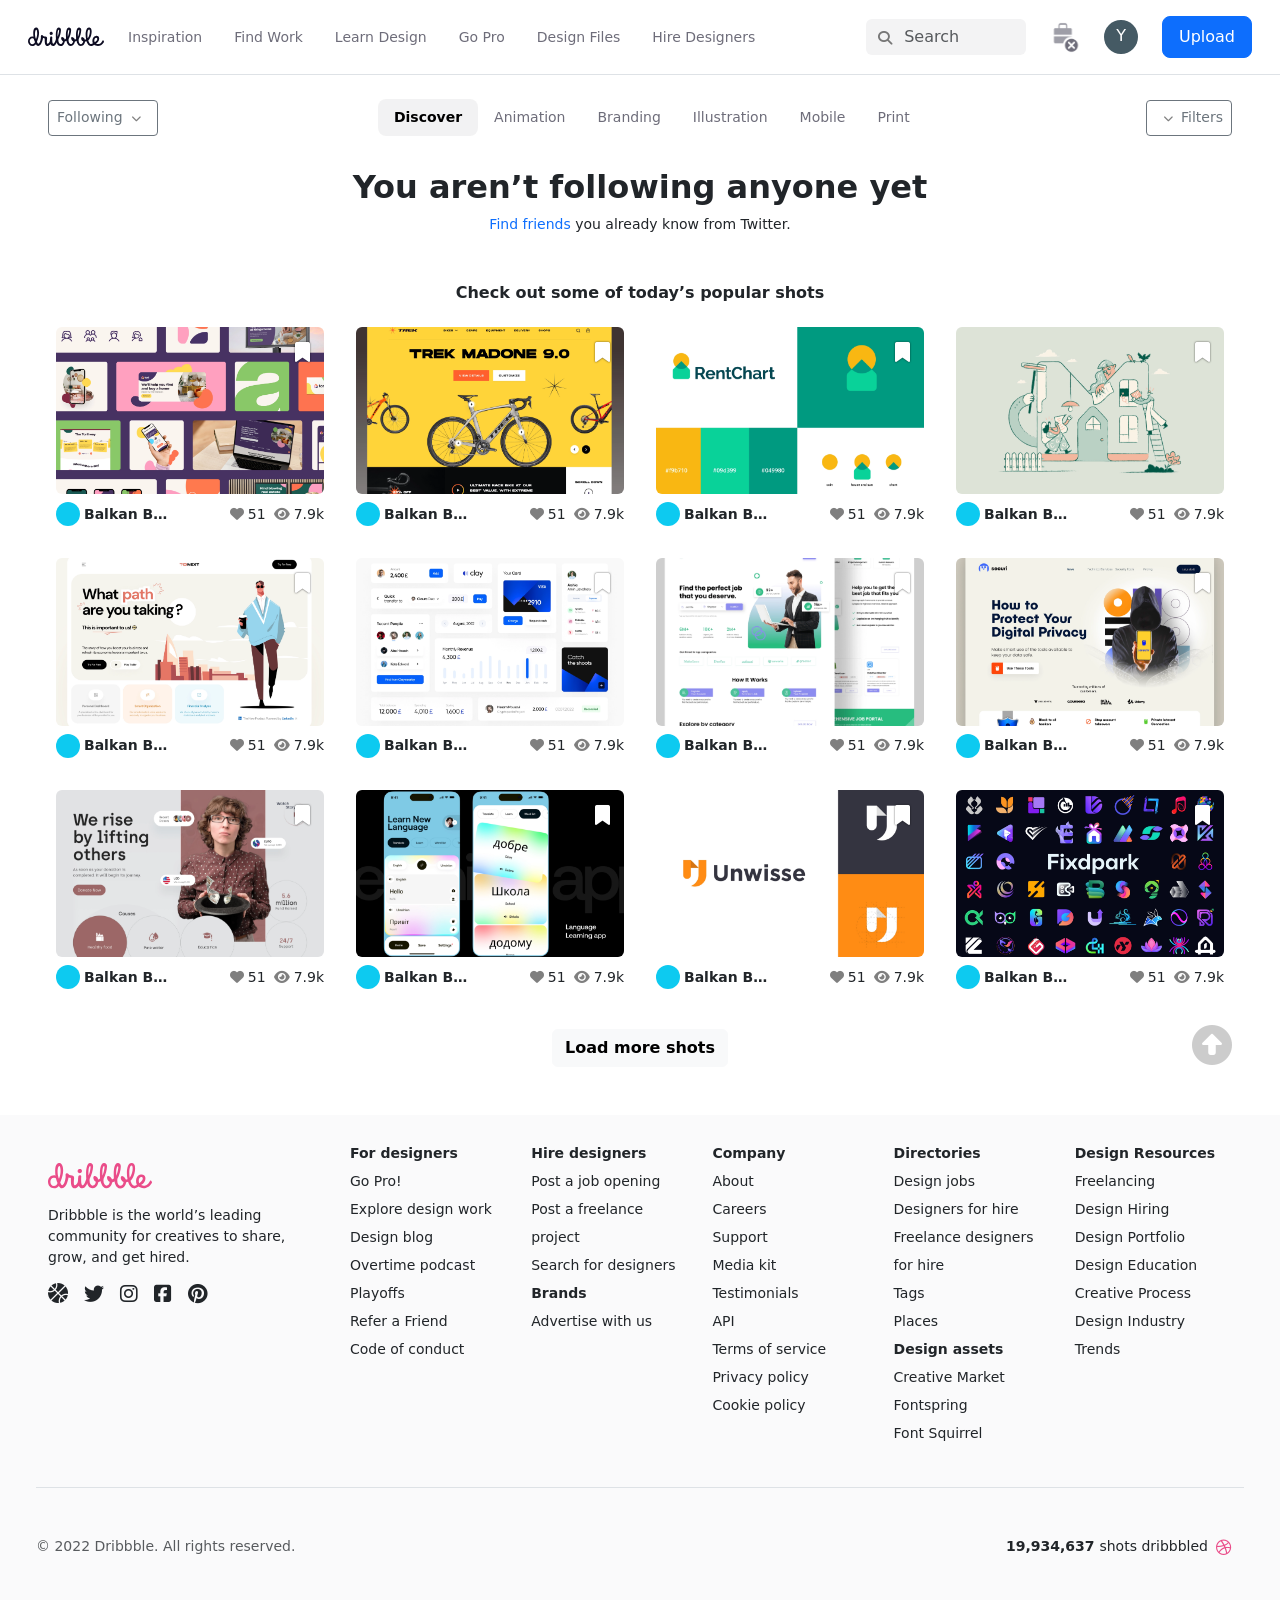
==== commit 185a4a20: "bootstrap cdn" ====
--- a/index.html
+++ b/index.html
@@ -7,8 +7,22 @@
     <title>Dribble</title>
     <link rel="icon" type="image/x-icon" href="">
     <link rel="stylesheet" href="https://cdnjs.cloudflare.com/ajax/libs/font-awesome/6.2.0/css/all.min.css"/>
-    <link rel="stylesheet" href="./css/bootstrap.css">
+    <link rel="stylesheet" href="https://cdn.jsdelivr.net/npm/bootstrap@5.2.3/dist/css/bootstrap.min.css" integrity="sha384-rbsA2VBKQhggwzxH7pPCaAqO46MgnOM80zW1RWuH61DGLwZJEdK2Kadq2F9CUG65" crossorigin="anonymous">
     <link rel="stylesheet" href="./dribble.css">
+    <style>
+        @media (min-width: 768px){
+            .col-md-24 {
+                flex: 0 0 auto;
+                width: 20%;
+            }
+        @media (min-width: 1200px){
+            .col-xl-18 {
+            flex: 0 0 auto;
+            width: 15%;
+        }
+  }
+        }
+    </style>
 </head>
 <body>
     <div id="nav_bar" class="container-fluid border-bottom fixed-top bg-white px-3">
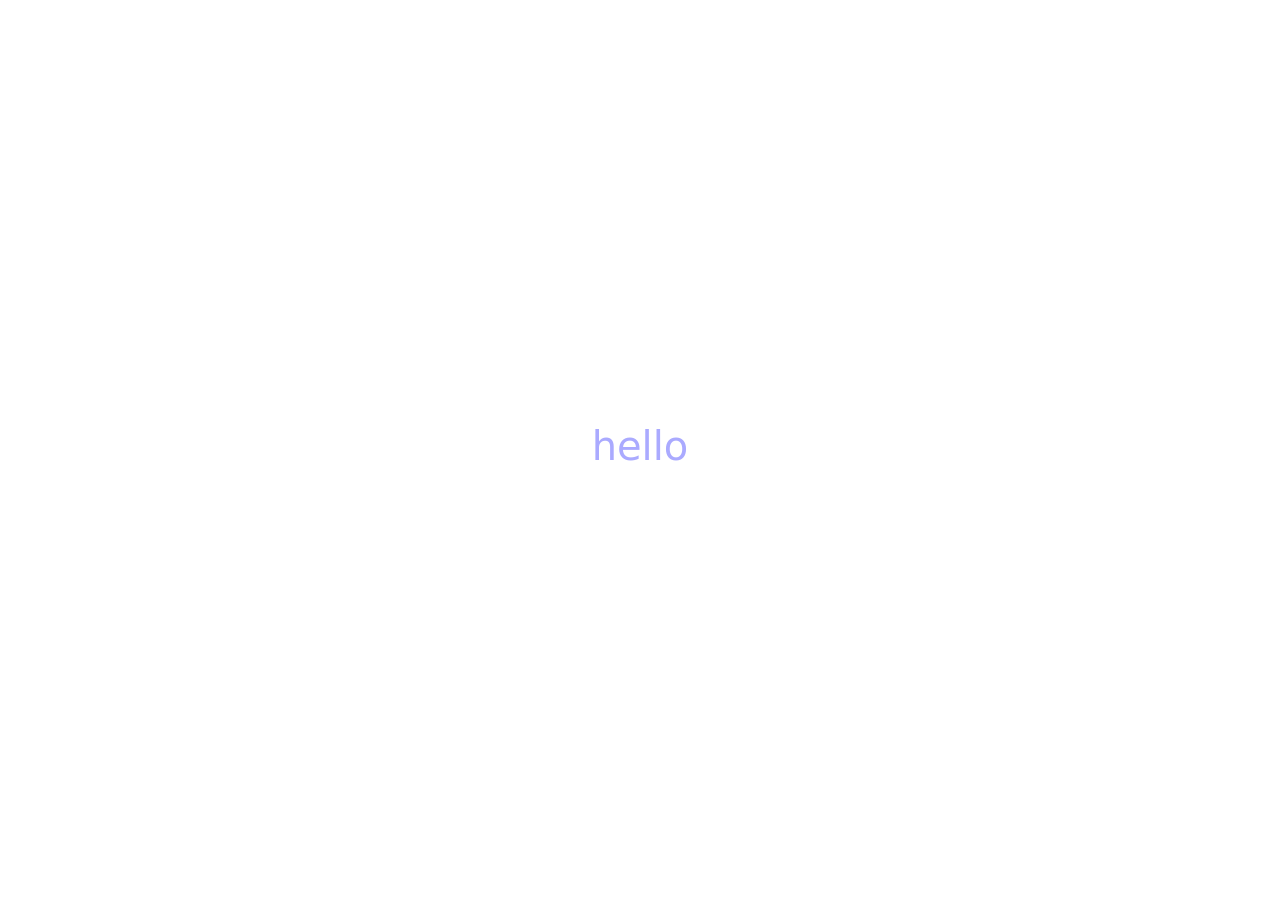
==== commit 100371dd: "Update index.html" ====
--- a/index.html
+++ b/index.html
@@ -10,557 +10,23 @@
     <link rel="stylesheet" href="https://cdn.jsdelivr.net/npm/bootstrap@5.2.3/dist/css/bootstrap.min.css" integrity="sha384-rbsA2VBKQhggwzxH7pPCaAqO46MgnOM80zW1RWuH61DGLwZJEdK2Kadq2F9CUG65" crossorigin="anonymous">
     <link rel="stylesheet" href="./dribble.css">
     <style>
-        @media (min-width: 768px){
-            .col-md-24 {
-                flex: 0 0 auto;
-                width: 20%;
-            }
-        @media (min-width: 1200px){
-            .col-xl-18 {
-            flex: 0 0 auto;
-            width: 15%;
+        html, body{
+            width: 100%;
+            height: 100%;
+        } 
+        body{
+            display: flex;
+            justify-content: center;
+            align-items: center;
         }
-  }
+        h1{
+            width: fit-content;
+            text-align: center;
+            color: #aaf;
         }
     </style>
 </head>
 <body>
-    <div id="nav_bar" class="container-fluid border-bottom fixed-top bg-white px-3">
-        <div class="row d-flex align-items-center p-4 py-2 py-lg-3 justify-content-between">
-            <div class="home w-auto p-0 me-1 me-md-2 order-1 order-lg-0">
-                <svg xmlns="http://www.w3.org/2000/svg" width="76" height="30" viewBox="0 0 76 19" fill="none"
-                    class="site-nav-desktop-logo fill-current">
-                    <title>Dribbble: the community for graphic design</title>
-                    <path fill-rule="evenodd" clip-rule="evenodd"
-                        d="M75.8822 14.657C72.7063 20.0415 67.6766 18.4791 66.166 17.2558C65.5231 17.692 64.3958 18.6481 62.8926 18.5377C59.6913 18.3027 58.5449 13.7279 58.5449 13.7279C58.5679 13.7462 57.5913 14.0649 57.0635 14.0592C57.0567 15.4008 55.897 18.6056 52.7672 18.5646C49.2551 18.5188 48.5411 13.2864 48.5411 13.2864C48.5411 13.2864 48.1916 13.7717 46.8627 14.2551C46.9296 13.2244 46.8807 18.4077 42.6713 18.4839C39.3435 18.5442 38.4452 13.2057 38.4452 13.2057C38.4452 13.2057 37.8679 13.8054 36.7491 14.0134C36.8202 12.9659 36.7046 18.5015 32.4947 18.4839C29.6497 18.4721 28.6775 15.1954 28.7531 14.7406C28.8496 14.161 27.7916 18.5654 25.0281 18.4968C23.8877 18.4633 23.0375 17.6376 22.504 16.5368C21.7898 17.354 20.7529 18.4968 19.5897 18.4968C17.5017 18.4968 16.5812 16.7504 16.7371 11.7624C16.7504 11.1708 16.7077 10.9381 16.1196 10.8496C15.7666 10.7907 15.4051 10.6792 15.0226 10.6204C14.9 11.0295 13.8602 18.3637 10.2847 18.5029C9.08519 18.5496 8.4293 17.5105 7.89066 16.7393C7.06497 17.8316 5.97501 18.5377 4.42227 18.5377C1.79205 18.5377 0 16.4114 0 13.7885C0 11.1655 1.79205 9.03942 4.42227 9.03942C4.88732 9.03942 5.01787 9.10608 5.44272 9.23004C4.569 1.27504 6.63238 0.0317866 8.43739 0.0317866C10.1703 0.0317866 13.1308 4.05384 8.96512 14.2559C9.88998 17.2989 11.8838 17.1268 12.8419 10.8626C13.0369 9.58927 12.5155 7.87099 13.3265 7.63117C14.809 7.19289 14.9663 8.50787 15.6614 8.72697C16.3964 8.95853 16.8254 8.93592 17.531 9.08327C18.7367 9.31873 19.2072 9.96643 19.0603 11.409C18.8839 13.2343 18.5753 15.891 19.5162 16.2148C20.1947 16.45 21.4335 15.0429 21.6509 14.273C21.8682 13.5031 21.9136 13.2396 21.9329 12.6749C21.9623 11.468 21.9992 10.5833 22.205 9.67055C22.2931 9.31736 22.3935 9.08347 22.7931 9.06748C23.1219 9.0591 23.7232 8.96009 23.9879 9.16611C24.3407 9.43119 24.2966 9.70017 24.2561 10.4081C23.8458 20.5015 27.0038 15.4628 27.9454 11.4283C27.6101 6.86623 27.8403 0.115326 30.6991 0.00210112C32.1859 -0.0567822 32.8432 1.13431 32.9155 2.02335C33.12 4.53433 31.9745 8.69372 30.468 11.4909C29.607 17.1984 34.2325 18.3269 34.9722 13.7712C33.762 13.1958 32.4541 10.8668 33.5184 9.73181C34.1156 9.09483 36.6015 10.0099 36.6422 12.0057C37.8616 11.6796 38.0244 10.9911 38.0413 11.1052C37.7061 6.54312 38.017 0.115385 40.876 0.00215941C42.3626 -0.0567239 43.0198 1.13437 43.0921 2.02341C43.2966 4.53438 42.1511 8.69378 40.6448 11.491C39.7837 17.1984 44.4093 18.327 45.1488 13.7713C44.2528 13.5984 42.3614 11.1212 43.4527 9.73187C44.0359 8.98944 46.5127 10.5334 46.79 12.0718C47.9614 11.7403 48.1205 11.0737 48.1373 11.1859C47.802 6.62397 48.1129 0.196235 50.9719 0.0830097C52.4585 0.0241264 53.1157 1.21522 53.188 2.10426C53.3925 4.61523 52.247 8.77471 50.7405 11.5719C49.8796 17.2794 54.5051 18.4077 55.2448 13.852C54.0135 13.647 52.2636 11.0314 53.672 9.69333C54.2347 9.15869 56.3848 10.5465 56.8881 12.1298C57.5874 12.1029 58.0227 11.8617 58.116 11.8374C56.9996 6.4818 57.8307 0.0558781 60.9062 0.00223793C62.5685 -0.0267262 64.1936 0.900905 63.4803 5.99604C62.7994 10.8574 60.3519 12.8975 60.3576 12.9287C60.5 13.5111 61.7559 18.3851 64.9185 15.8134C64.7548 15.4427 64.5909 15.064 64.4993 14.6052C63.9751 11.9327 65.0047 8.91409 67.8032 8.42622C69.4066 8.14671 70.917 8.92734 71.1558 10.6872C71.5487 13.5669 68.9484 15.6524 67.9596 16.1048C67.5167 15.8532 71.9742 18.712 74.6196 12.9829C74.773 12.6558 74.9579 12.6835 75.1975 12.8521C75.3667 12.9712 76.3305 13.8842 75.8822 14.657ZM6.33552 13.0809C6.20092 12.6785 5.92469 11.7918 5.82701 11.4076C5.28905 10.9398 4.90507 10.8638 4.21455 10.8638C2.68 10.8638 1.77679 12.2826 1.77679 13.8125C1.77679 15.3423 2.76077 16.7613 4.29533 16.7613C5.6252 16.7613 6.63735 15.8571 6.94615 14.5771C6.73001 14.0781 6.5156 13.6195 6.33552 13.0809ZM8.39979 2.13753C7.32153 2.13753 6.95576 4.70973 7.02674 6.90406C7.08953 8.84411 7.63164 10.5521 7.91286 11.3174C7.98426 11.4133 7.971 11.3509 8.03474 11.4526C9.90694 7.35053 9.13041 2.13753 8.39979 2.13753ZM30.8531 2.21833C29.4595 2.0585 29.4685 7.86389 29.6415 9.16611C30.3653 8.00823 31.6226 2.53009 30.8531 2.21833ZM41.0297 2.21833C39.6361 2.0585 39.6451 7.86389 39.8182 9.16611C40.5419 8.00823 41.7993 2.53009 41.0297 2.21833ZM51.1257 2.2991C49.732 2.13927 49.741 7.94469 49.9141 9.247C50.6378 8.08902 51.8952 2.61084 51.1257 2.2991ZM61.06 1.87849C58.8887 2.31451 59.3943 9.55399 59.7241 10.8237C62.2817 7.31085 62.3344 1.74654 61.06 1.87849ZM69.1975 10.9254C69.0871 10.4638 68.5351 10.2171 68.1541 10.2779C67.0639 10.4268 66.0065 11.7846 66.4158 13.8518C66.5069 14.3122 66.7349 14.736 66.7312 14.7219C69.1711 13.085 69.3785 11.7951 69.1975 10.9254ZM23.2205 7.46958C22.9089 7.46964 22.6043 7.37729 22.3452 7.20422C22.0861 7.03114 21.8841 6.78512 21.7648 6.49725C21.6455 6.20939 21.6143 5.89261 21.6751 5.587C21.7358 5.28138 21.8859 5.00065 22.1062 4.7803C22.3265 4.55995 22.6072 4.40989 22.9128 4.34909C23.2184 4.28829 23.5352 4.31948 23.8231 4.43873C24.111 4.55797 24.357 4.75991 24.5301 5.019C24.7032 5.27809 24.7956 5.5827 24.7956 5.89429C24.7956 6.10115 24.7549 6.30599 24.6757 6.4971C24.5966 6.68822 24.4806 6.86187 24.3343 7.00815C24.188 7.15443 24.0144 7.27047 23.8233 7.34964C23.6322 7.42882 23.4274 7.46957 23.2205 7.46958Z"
-                        fill="#0D0C22"></path>
-                </svg>
-            </div>
-            <ul
-                class="nav nav-pills d-flex justify-content-start align-items-center flex-shrink-0 flex-nowrap w-auto me-lg-auto order-0 order-lg-1">
-                <li id="bars" class="bars d-lg-none text-center" style="width: 38px; height:38px;"><i
-                        class="fa-solid fa-bars fa-lg"></i></li>
-                <li class="nav-item d-none d-lg-block"><a href="#"
-                        class="nav-link px-xl-3 px-lg-2 px-sm-0">Inspiration</a></li>
-                <li class="nav-item d-none d-lg-block"><a href="#" class="nav-link px-xl-3 px-lg-2 px-sm-0">Find
-                        Work</a></li>
-                <li class="nav-item d-none d-lg-block"><a href="#" class="nav-link px-xl-3 px-lg-2 px-sm-0">Learn
-                        Design</a></li>
-                <li class="nav-item d-none d-lg-block"><a href="#" class="nav-link px-xl-3 px-lg-2 px-sm-0">Go Pro</a>
-                </li>
-                <li class="nav-item d-none d-lg-block"><a href="#" class="nav-link px-xl-3 px-lg-2 px-sm-0">Design
-                        Files</a></li>
-                <li class="nav-item d-none d-lg-block"><a href="#" class="nav-link px-xl-3 px-lg-2 px-sm-0">Hire
-                        Designers</a></li>
-            </ul>
-            <div class="search-bar form-group has-search m-0 p-xl-0 border-0 order-2 d-none d-lg-block">
-                <span class="fa fa-search form-control-feedback "></span>
-                <input type="text" class="form-control border-0 d-none d-xl-block" placeholder="Search">
-            </div>
-            <div id="work" class="w-auto ms-4 p-0 order-2">
-                <img src="./images/work.png" alt="">
-            </div>
-            <div id="profile" class="w-auto rounded-circle text-center ms-4 order-2 d-none d-lg-block">Y</div>
-            <button type="button"
-                class="btn btn-primary w-auto ms-4 px-3 py-2 rounded-3 order-2 d-none d-lg-block">Upload</button>
-        </div>
-    </div>
-    <section id="categories">
-        <div class="container-fluid">
-            <div class="row p-3 px-3 px-lg-5 pt-md-4 d-flex justify-content-between align-items-center flex-wrap flex-md-nowrap">
-                <button class="btn btn-outline-secondary btn-sm w-auto order-0 order-md-0">Following<i
-                        class="fa-solid fa-chevron-down p-2" style="font-size: 10px;"></i></button>
-                <div id="box" class="box w-auto flex-md-grow-1 order-2 order-md-1 p-0 mt-3 mt-md-0 border-top pt-3 pt-md-0 flex-shrink-1">
-                    <ul class="nav nav-pills d-flex justify-content-start justify-content-md-center flex-nowrap text-nowrap">
-                        <li class="nav-item">
-                            <a class=" nav-link active"
-                                style="background-color: rgba(13,12,34,0.05);color: #000;font-weight: 700;border-radius: 8px;"
-                                aria-current="page" href="#">Discover</a>
-                        </li>
-                        <li class="nav-item">
-                            <a class="nav-link" href="#">Animation</a>
-                        </li>
-                        <li class="nav-item">
-                            <a class="nav-link" href="#">Branding</a>
-                        </li>
-                        <li class="nav-item">
-                            <a class="nav-link" href="#">Illustration</a>
-                        </li>
-                        <li class="nav-item">
-                            <a class="nav-link" href="#">Mobile</a>
-                        </li>
-                        <li class="nav-item">
-                            <a class="nav-link" href="#">Print</a>
-                        </li>
-                    </ul>
-                </div>
-                <button class="btn btn-outline-secondary btn-sm w-auto order-1 order-md-2"><i
-                        class="fa-solid fa-chevron-down p-2" style="font-size: 10px;"></i>Filters</button>
-            </div>
-        </div>
-    </section>
-    <section>
-        <div class="container">
-            <div class="row text-center py-3">
-                <h2>You aren’t following anyone yet</h2>
-                <p><a class="text-decoration-none" href="#">Find friends </a>you already know from Twitter.</p>
-            </div>
-        </div>
-    </section>
-
-    <section>
-        <div class="container-fluid pt-3 px-2 px-md-3 px-lg-5 d-flex flex-column align-items-center position-relative">
-            <div class="text-center w-100">
-                <h5>Check out some of today’s popular shots</h5>
-            </div>
-            <div class="row gx-3">
-                <div class="card p-3 col-12 col-md-6 col-lg-4 col-xl-3  border-0 rounded-1 overflow-hidden">  
-                    <a class="cover rounded-1 overflow-hidden position-relative" href="#">
-                        <img class="rounded-2" src="./images/image1.png" alt="Balkan Brothers">
-                        <div class="showmore position-absolute d-flex align-items-center rounded-1 gap-2 px-3">
-                            <span class="title flex-grow-1">Torii - Case Study</span>
-                            <div class="icon d-flex align-items-center justify-content-center">
-                                <i class="fa-solid fa-folder-plus"></i>
-                            </div>
-                            <div class="icon d-flex align-items-center justify-content-center">
-                                <i class="fa-solid fa-heart"></i>
-                            </div>
-                        </div>
-                    </a>
-                    <div class="info d-flex justify-content-between mt-2 align-items-center">
-                        <div class="avator bg-info me-1 flex-shrink-0">
-                            <img src="" alt="">
-                        </div>
-                        <span class="name me-1">Balkan Brothers</span>
-                        <span class="badge me-auto">TEAM</span>
-                        <div class="data d-flex gap-2">
-                            <div class="like d-flex align-items-center">
-                                <div class="icon"><i class="fa-solid fa-heart ms-1"></i></div>
-                                <span class="num ms-1">51</span>
-                            </div>
-                            <div class="view d-flex align-items-center">
-                                <div class="icon"><i class="fa-solid fa-eye"></i></div>
-                                <span class="num ms-1">7.9k</span>
-                             </div>
-                        </div>
-                        
-                    </div>
-                </div>
-                <div class="card p-3 col-12 col-md-6 col-lg-4 col-xl-3  border-0 rounded-1 overflow-hidden">  
-                    <a class="cover rounded-1 overflow-hidden position-relative" href="#">
-                        <img class="rounded-2" src="./images/image2.png" alt="Balkan Brothers">
-                        <div class="showmore position-absolute d-flex align-items-center rounded-1 gap-2 px-3">
-                            <span class="title flex-grow-1">Torii - Case Study</span>
-                            <div class="icon d-flex align-items-center justify-content-center">
-                                <i class="fa-solid fa-folder-plus"></i>
-                            </div>
-                            <div class="icon d-flex align-items-center justify-content-center">
-                                <i class="fa-solid fa-heart"></i>
-                            </div>
-                        </div>
-                    </a>
-                    <div class="info d-flex justify-content-between mt-2 align-items-center">
-                        <div class="avator bg-info me-1 flex-shrink-0">
-                            <img src="" alt="">
-                        </div>
-                        <span class="name me-1">Balkan Brothers</span>
-                        <span class="badge me-auto">TEAM</span>
-                        <div class="data d-flex gap-2">
-                            <div class="like d-flex align-items-center">
-                                <div class="icon"><i class="fa-solid fa-heart ms-1"></i></div>
-                                <span class="num ms-1">51</span>
-                            </div>
-                            <div class="view d-flex align-items-center">
-                                <div class="icon"><i class="fa-solid fa-eye"></i></div>
-                                <span class="num ms-1">7.9k</span>
-                             </div>
-                        </div>
-                        
-                    </div>
-                </div>
-                <div class="card p-3 col-12 col-md-6 col-lg-4 col-xl-3  border-0 rounded-1 overflow-hidden">  
-                    <a class="cover rounded-1 overflow-hidden position-relative" href="#">
-                        <img class="rounded-2" src="./images/image3.png" alt="Balkan Brothers">
-                        <div class="showmore position-absolute d-flex align-items-center rounded-1 gap-2 px-3">
-                            <span class="title flex-grow-1">Torii - Case Study</span>
-                            <div class="icon d-flex align-items-center justify-content-center">
-                                <i class="fa-solid fa-folder-plus"></i>
-                            </div>
-                            <div class="icon d-flex align-items-center justify-content-center">
-                                <i class="fa-solid fa-heart"></i>
-                            </div>
-                        </div>
-                    </a>
-                    <div class="info d-flex justify-content-between mt-2 align-items-center">
-                        <div class="avator bg-info me-1 flex-shrink-0">
-                            <img src="" alt="">
-                        </div>
-                        <span class="name me-1">Balkan Brothers</span>
-                        <span class="badge me-auto">TEAM</span>
-                        <div class="data d-flex gap-2">
-                            <div class="like d-flex align-items-center">
-                                <div class="icon"><i class="fa-solid fa-heart ms-1"></i></div>
-                                <span class="num ms-1">51</span>
-                            </div>
-                            <div class="view d-flex align-items-center">
-                                <div class="icon"><i class="fa-solid fa-eye"></i></div>
-                                <span class="num ms-1">7.9k</span>
-                             </div>
-                        </div>
-                        
-                    </div>
-                </div>
-                <div class="card p-3 col-12 col-md-6 col-lg-4 col-xl-3  border-0 rounded-1 overflow-hidden">  
-                    <a class="cover rounded-1 overflow-hidden position-relative" href="#">
-                        <img class="rounded-2" src="./images/image4.png" alt="Balkan Brothers">
-                        <div class="showmore position-absolute d-flex align-items-center rounded-1 gap-2 px-3">
-                            <span class="title flex-grow-1">Torii - Case Study</span>
-                            <div class="icon d-flex align-items-center justify-content-center">
-                                <i class="fa-solid fa-folder-plus"></i>
-                            </div>
-                            <div class="icon d-flex align-items-center justify-content-center">
-                                <i class="fa-solid fa-heart"></i>
-                            </div>
-                        </div>
-                    </a>
-                    <div class="info d-flex justify-content-between mt-2 align-items-center">
-                        <div class="avator bg-info me-1 flex-shrink-0">
-                            <img src="" alt="">
-                        </div>
-                        <span class="name me-1">Balkan Brothers</span>
-                        <span class="badge me-auto">TEAM</span>
-                        <div class="data d-flex gap-2">
-                            <div class="like d-flex align-items-center">
-                                <div class="icon"><i class="fa-solid fa-heart ms-1"></i></div>
-                                <span class="num ms-1">51</span>
-                            </div>
-                            <div class="view d-flex align-items-center">
-                                <div class="icon"><i class="fa-solid fa-eye"></i></div>
-                                <span class="num ms-1">7.9k</span>
-                             </div>
-                        </div>
-                        
-                    </div>
-                </div>
-                <div class="card p-3 col-12 col-md-6 col-lg-4 col-xl-3  border-0 rounded-1 overflow-hidden">  
-                    <a class="cover rounded-1 overflow-hidden position-relative" href="#">
-                        <img class="rounded-2" src="./images/image5.png" alt="Balkan Brothers">
-                        <div class="showmore position-absolute d-flex align-items-center rounded-1 gap-2 px-3">
-                            <span class="title flex-grow-1">Torii - Case Study</span>
-                            <div class="icon d-flex align-items-center justify-content-center">
-                                <i class="fa-solid fa-folder-plus"></i>
-                            </div>
-                            <div class="icon d-flex align-items-center justify-content-center">
-                                <i class="fa-solid fa-heart"></i>
-                            </div>
-                        </div>
-                    </a>
-                    <div class="info d-flex justify-content-between mt-2 align-items-center">
-                        <div class="avator bg-info me-1 flex-shrink-0">
-                            <img src="" alt="">
-                        </div>
-                        <span class="name me-1">Balkan Brothers</span>
-                        <span class="badge me-auto">TEAM</span>
-                        <div class="data d-flex gap-2">
-                            <div class="like d-flex align-items-center">
-                                <div class="icon"><i class="fa-solid fa-heart ms-1"></i></div>
-                                <span class="num ms-1">51</span>
-                            </div>
-                            <div class="view d-flex align-items-center">
-                                <div class="icon"><i class="fa-solid fa-eye"></i></div>
-                                <span class="num ms-1">7.9k</span>
-                             </div>
-                        </div>
-                        
-                    </div>
-                </div>
-                <div class="card p-3 col-12 col-md-6 col-lg-4 col-xl-3  border-0 rounded-1 overflow-hidden">  
-                    <a class="cover rounded-1 overflow-hidden position-relative" href="#">
-                        <img class="rounded-2" src="./images/image6.png" alt="Balkan Brothers">
-                        <div class="showmore position-absolute d-flex align-items-center rounded-1 gap-2 px-3">
-                            <span class="title flex-grow-1">Torii - Case Study</span>
-                            <div class="icon d-flex align-items-center justify-content-center">
-                                <i class="fa-solid fa-folder-plus"></i>
-                            </div>
-                            <div class="icon d-flex align-items-center justify-content-center">
-                                <i class="fa-solid fa-heart"></i>
-                            </div>
-                        </div>
-                    </a>
-                    <div class="info d-flex justify-content-between mt-2 align-items-center">
-                        <div class="avator bg-info me-1 flex-shrink-0">
-                            <img src="" alt="">
-                        </div>
-                        <span class="name me-1">Balkan Brothers</span>
-                        <span class="badge me-auto">TEAM</span>
-                        <div class="data d-flex gap-2">
-                            <div class="like d-flex align-items-center">
-                                <div class="icon"><i class="fa-solid fa-heart ms-1"></i></div>
-                                <span class="num ms-1">51</span>
-                            </div>
-                            <div class="view d-flex align-items-center">
-                                <div class="icon"><i class="fa-solid fa-eye"></i></div>
-                                <span class="num ms-1">7.9k</span>
-                             </div>
-                        </div>
-                        
-                    </div>
-                </div>
-                <div class="card p-3 col-12 col-md-6 col-lg-4 col-xl-3  border-0 rounded-1 overflow-hidden">  
-                    <a class="cover rounded-1 overflow-hidden position-relative" href="#">
-                        <img class="rounded-2" src="./images/image7.png" alt="Balkan Brothers">
-                        <div class="showmore position-absolute d-flex align-items-center rounded-1 gap-2 px-3">
-                            <span class="title flex-grow-1">Torii - Case Study</span>
-                            <div class="icon d-flex align-items-center justify-content-center">
-                                <i class="fa-solid fa-folder-plus"></i>
-                            </div>
-                            <div class="icon d-flex align-items-center justify-content-center">
-                                <i class="fa-solid fa-heart"></i>
-                            </div>
-                        </div>
-                    </a>
-                    <div class="info d-flex justify-content-between mt-2 align-items-center">
-                        <div class="avator bg-info me-1 flex-shrink-0">
-                            <img src="" alt="">
-                        </div>
-                        <span class="name me-1">Balkan Brothers</span>
-                        <span class="badge me-auto">TEAM</span>
-                        <div class="data d-flex gap-2">
-                            <div class="like d-flex align-items-center">
-                                <div class="icon"><i class="fa-solid fa-heart ms-1"></i></div>
-                                <span class="num ms-1">51</span>
-                            </div>
-                            <div class="view d-flex align-items-center">
-                                <div class="icon"><i class="fa-solid fa-eye"></i></div>
-                                <span class="num ms-1">7.9k</span>
-                             </div>
-                        </div>
-                        
-                    </div>
-                </div>
-                <div class="card p-3 col-12 col-md-6 col-lg-4 col-xl-3  border-0 rounded-1 overflow-hidden">  
-                    <a class="cover rounded-1 overflow-hidden position-relative" href="#">
-                        <img class="rounded-2" src="./images/image8.png" alt="Balkan Brothers">
-                        <div class="showmore position-absolute d-flex align-items-center rounded-1 gap-2 px-3">
-                            <span class="title flex-grow-1">Torii - Case Study</span>
-                            <div class="icon d-flex align-items-center justify-content-center">
-                                <i class="fa-solid fa-folder-plus"></i>
-                            </div>
-                            <div class="icon d-flex align-items-center justify-content-center">
-                                <i class="fa-solid fa-heart"></i>
-                            </div>
-                        </div>
-                    </a>
-                    <div class="info d-flex justify-content-between mt-2 align-items-center">
-                        <div class="avator bg-info me-1 flex-shrink-0">
-                            <img src="" alt="">
-                        </div>
-                        <span class="name me-1">Balkan Brothers</span>
-                        <span class="badge me-auto">TEAM</span>
-                        <div class="data d-flex gap-2">
-                            <div class="like d-flex align-items-center">
-                                <div class="icon"><i class="fa-solid fa-heart ms-1"></i></div>
-                                <span class="num ms-1">51</span>
-                            </div>
-                            <div class="view d-flex align-items-center">
-                                <div class="icon"><i class="fa-solid fa-eye"></i></div>
-                                <span class="num ms-1">7.9k</span>
-                             </div>
-                        </div>
-                        
-                    </div>
-                </div>
-                <div class="card p-3 col-12 col-md-6 col-lg-4 col-xl-3  border-0 rounded-1 overflow-hidden">  
-                    <a class="cover rounded-1 overflow-hidden position-relative" href="#">
-                        <img class="rounded-2" src="./images/image9.png" alt="Balkan Brothers">
-                        <div class="showmore position-absolute d-flex align-items-center rounded-1 gap-2 px-3">
-                            <span class="title flex-grow-1">Torii - Case Study</span>
-                            <div class="icon d-flex align-items-center justify-content-center">
-                                <i class="fa-solid fa-folder-plus"></i>
-                            </div>
-                            <div class="icon d-flex align-items-center justify-content-center">
-                                <i class="fa-solid fa-heart"></i>
-                            </div>
-                        </div>
-                    </a>
-                    <div class="info d-flex justify-content-between mt-2 align-items-center">
-                        <div class="avator bg-info me-1 flex-shrink-0">
-                            <img src="" alt="">
-                        </div>
-                        <span class="name me-1">Balkan Brothers</span>
-                        <span class="badge me-auto">TEAM</span>
-                        <div class="data d-flex gap-2">
-                            <div class="like d-flex align-items-center">
-                                <div class="icon"><i class="fa-solid fa-heart ms-1"></i></div>
-                                <span class="num ms-1">51</span>
-                            </div>
-                            <div class="view d-flex align-items-center">
-                                <div class="icon"><i class="fa-solid fa-eye"></i></div>
-                                <span class="num ms-1">7.9k</span>
-                             </div>
-                        </div>
-                        
-                    </div>
-                </div>
-                <div class="card p-3 col-12 col-md-6 col-lg-4 col-xl-3  border-0 rounded-1 overflow-hidden">  
-                    <a class="cover rounded-1 overflow-hidden position-relative" href="#">
-                        <img class="rounded-2" src="./images/image10.png" alt="Balkan Brothers">
-                        <div class="showmore position-absolute d-flex align-items-center rounded-1 gap-2 px-3">
-                            <span class="title flex-grow-1">Torii - Case Study</span>
-                            <div class="icon d-flex align-items-center justify-content-center">
-                                <i class="fa-solid fa-folder-plus"></i>
-                            </div>
-                            <div class="icon d-flex align-items-center justify-content-center">
-                                <i class="fa-solid fa-heart"></i>
-                            </div>
-                        </div>
-                    </a>
-                    <div class="info d-flex justify-content-between mt-2 align-items-center">
-                        <div class="avator bg-info me-1 flex-shrink-0">
-                            <img src="" alt="">
-                        </div>
-                        <span class="name me-1">Balkan Brothers</span>
-                        <span class="badge me-auto">TEAM</span>
-                        <div class="data d-flex gap-2">
-                            <div class="like d-flex align-items-center">
-                                <div class="icon"><i class="fa-solid fa-heart ms-1"></i></div>
-                                <span class="num ms-1">51</span>
-                            </div>
-                            <div class="view d-flex align-items-center">
-                                <div class="icon"><i class="fa-solid fa-eye"></i></div>
-                                <span class="num ms-1">7.9k</span>
-                             </div>
-                        </div>
-                        
-                    </div>
-                </div>
-                <div class="card p-3 col-12 col-md-6 col-lg-4 col-xl-3  border-0 rounded-1 overflow-hidden">  
-                    <a class="cover rounded-1 overflow-hidden position-relative" href="#">
-                        <img class="rounded-2" src="./images/image11.png" alt="Balkan Brothers">
-                        <div class="showmore position-absolute d-flex align-items-center rounded-1 gap-2 px-3">
-                            <span class="title flex-grow-1">Torii - Case Study</span>
-                            <div class="icon d-flex align-items-center justify-content-center">
-                                <i class="fa-solid fa-folder-plus"></i>
-                            </div>
-                            <div class="icon d-flex align-items-center justify-content-center">
-                                <i class="fa-solid fa-heart"></i>
-                            </div>
-                        </div>
-                    </a>
-                    <div class="info d-flex justify-content-between mt-2 align-items-center">
-                        <div class="avator bg-info me-1 flex-shrink-0">
-                            <img src="" alt="">
-                        </div>
-                        <span class="name me-1">Balkan Brothers</span>
-                        <span class="badge me-auto">TEAM</span>
-                        <div class="data d-flex gap-2">
-                            <div class="like d-flex align-items-center">
-                                <div class="icon"><i class="fa-solid fa-heart ms-1"></i></div>
-                                <span class="num ms-1">51</span>
-                            </div>
-                            <div class="view d-flex align-items-center">
-                                <div class="icon"><i class="fa-solid fa-eye"></i></div>
-                                <span class="num ms-1">7.9k</span>
-                             </div>
-                        </div>
-                        
-                    </div>
-                </div>
-                <div class="card p-3 col-12 col-md-6 col-lg-4 col-xl-3  border-0 rounded-1 overflow-hidden">  
-                    <a class="cover rounded-1 overflow-hidden position-relative" href="#">
-                        <img class="rounded-2" src="./images/image12.png" alt="Balkan Brothers">
-                        <div class="showmore position-absolute d-flex align-items-center rounded-1 gap-2 px-3">
-                            <span class="title flex-grow-1">Torii - Case Study</span>
-                            <div class="icon d-flex align-items-center justify-content-center">
-                                <i class="fa-solid fa-folder-plus"></i>
-                            </div>
-                            <div class="icon d-flex align-items-center justify-content-center">
-                                <i class="fa-solid fa-heart"></i>
-                            </div>
-                        </div>
-                    </a>
-                    <div class="info d-flex justify-content-between mt-2 align-items-center">
-                        <div class="avator bg-info me-1 flex-shrink-0">
-                            <img src="" alt="">
-                        </div>
-                        <span class="name me-1">Balkan Brothers</span>
-                        <span class="badge me-auto">TEAM</span>
-                        <div class="data d-flex gap-2">
-                            <div class="like d-flex align-items-center">
-                                <div class="icon"><i class="fa-solid fa-heart ms-1"></i></div>
-                                <span class="num ms-1">51</span>
-                            </div>
-                            <div class="view d-flex align-items-center">
-                                <div class="icon"><i class="fa-solid fa-eye"></i></div>
-                                <span class="num ms-1">7.9k</span>
-                             </div>
-                        </div>
-                        
-                    </div>
-                </div>
-            </div>
-            <div class="btn btn-light fw-bold mt-4">Load more shots</div>
-            <div class="back_to_top position-absolute mt-4"><i class="fa-solid fa-circle-up"></i></div>
-        </div>
-    </section>
-    <footer class="mt-5">
-        <div class="container-fluid px-3 px-md-4 px-lg-5">
-            <div class="row border-bottom py-4">
-                <div class="col-12 col-lg-12 col-xl-3">
-                    <div class="col-6 col-lg-4 col-xl-12 d-flex flex-column gap-3 py-4">
-                        <svg xmlns="http://www.w3.org/2000/svg" width="104" height="26" viewBox="0 0 76 19" fill="none"
-                    class="site-nav-desktop-logo fill-current">
-                    <title>Dribbble: the community for graphic design</title>
-                    <path fill="#ea4c89" clip-rule="evenodd"
-                        d="M75.8822 14.657C72.7063 20.0415 67.6766 18.4791 66.166 17.2558C65.5231 17.692 64.3958 18.6481 62.8926 18.5377C59.6913 18.3027 58.5449 13.7279 58.5449 13.7279C58.5679 13.7462 57.5913 14.0649 57.0635 14.0592C57.0567 15.4008 55.897 18.6056 52.7672 18.5646C49.2551 18.5188 48.5411 13.2864 48.5411 13.2864C48.5411 13.2864 48.1916 13.7717 46.8627 14.2551C46.9296 13.2244 46.8807 18.4077 42.6713 18.4839C39.3435 18.5442 38.4452 13.2057 38.4452 13.2057C38.4452 13.2057 37.8679 13.8054 36.7491 14.0134C36.8202 12.9659 36.7046 18.5015 32.4947 18.4839C29.6497 18.4721 28.6775 15.1954 28.7531 14.7406C28.8496 14.161 27.7916 18.5654 25.0281 18.4968C23.8877 18.4633 23.0375 17.6376 22.504 16.5368C21.7898 17.354 20.7529 18.4968 19.5897 18.4968C17.5017 18.4968 16.5812 16.7504 16.7371 11.7624C16.7504 11.1708 16.7077 10.9381 16.1196 10.8496C15.7666 10.7907 15.4051 10.6792 15.0226 10.6204C14.9 11.0295 13.8602 18.3637 10.2847 18.5029C9.08519 18.5496 8.4293 17.5105 7.89066 16.7393C7.06497 17.8316 5.97501 18.5377 4.42227 18.5377C1.79205 18.5377 0 16.4114 0 13.7885C0 11.1655 1.79205 9.03942 4.42227 9.03942C4.88732 9.03942 5.01787 9.10608 5.44272 9.23004C4.569 1.27504 6.63238 0.0317866 8.43739 0.0317866C10.1703 0.0317866 13.1308 4.05384 8.96512 14.2559C9.88998 17.2989 11.8838 17.1268 12.8419 10.8626C13.0369 9.58927 12.5155 7.87099 13.3265 7.63117C14.809 7.19289 14.9663 8.50787 15.6614 8.72697C16.3964 8.95853 16.8254 8.93592 17.531 9.08327C18.7367 9.31873 19.2072 9.96643 19.0603 11.409C18.8839 13.2343 18.5753 15.891 19.5162 16.2148C20.1947 16.45 21.4335 15.0429 21.6509 14.273C21.8682 13.5031 21.9136 13.2396 21.9329 12.6749C21.9623 11.468 21.9992 10.5833 22.205 9.67055C22.2931 9.31736 22.3935 9.08347 22.7931 9.06748C23.1219 9.0591 23.7232 8.96009 23.9879 9.16611C24.3407 9.43119 24.2966 9.70017 24.2561 10.4081C23.8458 20.5015 27.0038 15.4628 27.9454 11.4283C27.6101 6.86623 27.8403 0.115326 30.6991 0.00210112C32.1859 -0.0567822 32.8432 1.13431 32.9155 2.02335C33.12 4.53433 31.9745 8.69372 30.468 11.4909C29.607 17.1984 34.2325 18.3269 34.9722 13.7712C33.762 13.1958 32.4541 10.8668 33.5184 9.73181C34.1156 9.09483 36.6015 10.0099 36.6422 12.0057C37.8616 11.6796 38.0244 10.9911 38.0413 11.1052C37.7061 6.54312 38.017 0.115385 40.876 0.00215941C42.3626 -0.0567239 43.0198 1.13437 43.0921 2.02341C43.2966 4.53438 42.1511 8.69378 40.6448 11.491C39.7837 17.1984 44.4093 18.327 45.1488 13.7713C44.2528 13.5984 42.3614 11.1212 43.4527 9.73187C44.0359 8.98944 46.5127 10.5334 46.79 12.0718C47.9614 11.7403 48.1205 11.0737 48.1373 11.1859C47.802 6.62397 48.1129 0.196235 50.9719 0.0830097C52.4585 0.0241264 53.1157 1.21522 53.188 2.10426C53.3925 4.61523 52.247 8.77471 50.7405 11.5719C49.8796 17.2794 54.5051 18.4077 55.2448 13.852C54.0135 13.647 52.2636 11.0314 53.672 9.69333C54.2347 9.15869 56.3848 10.5465 56.8881 12.1298C57.5874 12.1029 58.0227 11.8617 58.116 11.8374C56.9996 6.4818 57.8307 0.0558781 60.9062 0.00223793C62.5685 -0.0267262 64.1936 0.900905 63.4803 5.99604C62.7994 10.8574 60.3519 12.8975 60.3576 12.9287C60.5 13.5111 61.7559 18.3851 64.9185 15.8134C64.7548 15.4427 64.5909 15.064 64.4993 14.6052C63.9751 11.9327 65.0047 8.91409 67.8032 8.42622C69.4066 8.14671 70.917 8.92734 71.1558 10.6872C71.5487 13.5669 68.9484 15.6524 67.9596 16.1048C67.5167 15.8532 71.9742 18.712 74.6196 12.9829C74.773 12.6558 74.9579 12.6835 75.1975 12.8521C75.3667 12.9712 76.3305 13.8842 75.8822 14.657ZM6.33552 13.0809C6.20092 12.6785 5.92469 11.7918 5.82701 11.4076C5.28905 10.9398 4.90507 10.8638 4.21455 10.8638C2.68 10.8638 1.77679 12.2826 1.77679 13.8125C1.77679 15.3423 2.76077 16.7613 4.29533 16.7613C5.6252 16.7613 6.63735 15.8571 6.94615 14.5771C6.73001 14.0781 6.5156 13.6195 6.33552 13.0809ZM8.39979 2.13753C7.32153 2.13753 6.95576 4.70973 7.02674 6.90406C7.08953 8.84411 7.63164 10.5521 7.91286 11.3174C7.98426 11.4133 7.971 11.3509 8.03474 11.4526C9.90694 7.35053 9.13041 2.13753 8.39979 2.13753ZM30.8531 2.21833C29.4595 2.0585 29.4685 7.86389 29.6415 9.16611C30.3653 8.00823 31.6226 2.53009 30.8531 2.21833ZM41.0297 2.21833C39.6361 2.0585 39.6451 7.86389 39.8182 9.16611C40.5419 8.00823 41.7993 2.53009 41.0297 2.21833ZM51.1257 2.2991C49.732 2.13927 49.741 7.94469 49.9141 9.247C50.6378 8.08902 51.8952 2.61084 51.1257 2.2991ZM61.06 1.87849C58.8887 2.31451 59.3943 9.55399 59.7241 10.8237C62.2817 7.31085 62.3344 1.74654 61.06 1.87849ZM69.1975 10.9254C69.0871 10.4638 68.5351 10.2171 68.1541 10.2779C67.0639 10.4268 66.0065 11.7846 66.4158 13.8518C66.5069 14.3122 66.7349 14.736 66.7312 14.7219C69.1711 13.085 69.3785 11.7951 69.1975 10.9254ZM23.2205 7.46958C22.9089 7.46964 22.6043 7.37729 22.3452 7.20422C22.0861 7.03114 21.8841 6.78512 21.7648 6.49725C21.6455 6.20939 21.6143 5.89261 21.6751 5.587C21.7358 5.28138 21.8859 5.00065 22.1062 4.7803C22.3265 4.55995 22.6072 4.40989 22.9128 4.34909C23.2184 4.28829 23.5352 4.31948 23.8231 4.43873C24.111 4.55797 24.357 4.75991 24.5301 5.019C24.7032 5.27809 24.7956 5.5827 24.7956 5.89429C24.7956 6.10115 24.7549 6.30599 24.6757 6.4971C24.5966 6.68822 24.4806 6.86187 24.3343 7.00815C24.188 7.15443 24.0144 7.27047 23.8233 7.34964C23.6322 7.42882 23.4274 7.46957 23.2205 7.46958Z"></path>
-                        </svg>
-                        <p class="mb-0">Dribbble is the world’s leading community for creatives to share, grow, and get hired.</p>
-                        <div class="icons d-flex gap-3">
-                            <i class="fa-solid fa-basketball text-dark" style="font-size: 20px;"></i>
-                            <i class="fa-brands fa-twitter text-dark" style="font-size: 20px;"></i>
-                            <i class="fa-brands fa-instagram text-dark" style="font-size: 20px;"></i>
-                            <i class="fa-brands fa-square-facebook text-dark" style="font-size: 20px;"></i>
-                            <i class="fa-brands fa-pinterest text-dark" style="font-size: 20px;"></i>
-                        </div>
-                    </div>
-                    
-                </div>
-                <div class="col-6 col-md-24 col-xl-18 lh-lg">
-                    <p>
-                        <strong>For designers</strong><br>Go Pro!<br>Explore design work<br>Design blog<br>Overtime podcast<br>Playoffs<br>Refer a Friend<br>Code of conduct
-                    </p>
-                </div>
-                <div class="col-6 col-md-24 col-xl-18 lh-lg">
-                    <p>
-                        <strong>Hire designers</strong><br>Post a job opening<br>Post a freelance project<br>Search for designers<br><strong>Brands</strong></strong><br>Advertise with us
-                    </p>
-                </div>
-                <div class="col-6 col-md-24 col-xl-18 lh-lg">
-                    <p>
-                        <strong>Company</strong><br>About<br>Careers<br>Support<br>Media kit<br>Testimonials<br>API<br>Terms of service<br>Privacy policy<br>Cookie policy
-                    </p>
-                </div>
-                <div class="col-6 col-md-24 col-xl-18 lh-lg">
-                    <p>
-                        <strong>Directories</strong><br>Design jobs<br>Designers for hire<br>Freelance designers for hire<br>Tags<br>Places<br><strong>Design assets</strong></strong><br>Creative Market<br>Fontspring<br>Font Squirrel
-                    </p>
-                </div>
-                <div class="col-6 col-md-24 col-xl-18 lh-lg">
-                    <p>
-                        <strong>Design Resources</strong><br>Freelancing
-                        <br>Design Hiring<br>Design Portfolio<br>Design Education
-                        <br>Creative Process<br>Design Industry Trends
-                    </p>
-                </div>
-            </div>
-            <div class="row d-flex justify-content-center flex-column flex-lg-row justify-content-between align-items-center gap-2 p-5 px-lg-0">
-                <p class="text-center text-lg-start text-muted mb-0 order-lg-0 w-auto flex-grow-1 ps-lg-0">© 2022 Dribbble. All rights reserved.</p>
-                <i class="fa-brands fa-dribbble text-center border-danger order-lg-2 w-auto ps-lg-0" style="color: #ea4c89;"></i>
-                <p class="text-center text-lg-end pe-lg-0 mb-0 order-lg-1 w-auto">
-                    <strong>19,934,637 </strong>shots dribbbled
-                </p>
-            </div>
-        </div>
-    </footer>    
+    <h1>hello</h1>
 </body>
-</html>+</html>
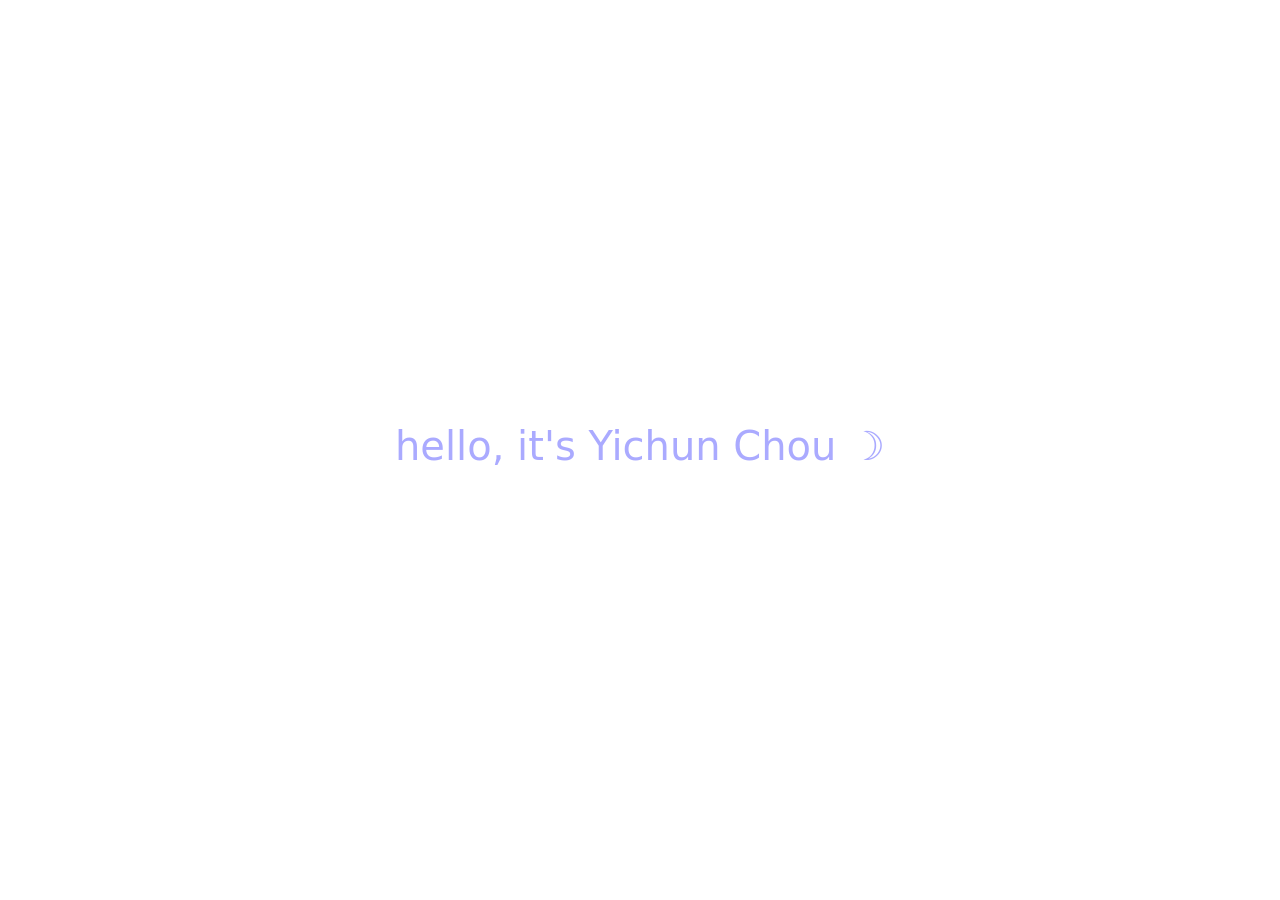
==== commit 60119fbd: "Update index.html" ====
--- a/index.html
+++ b/index.html
@@ -27,6 +27,6 @@
     </style>
 </head>
 <body>
-    <h1>hello</h1>
+    <h1>hello, it's Yichun Chou ☽</h1>
 </body>
 </html>
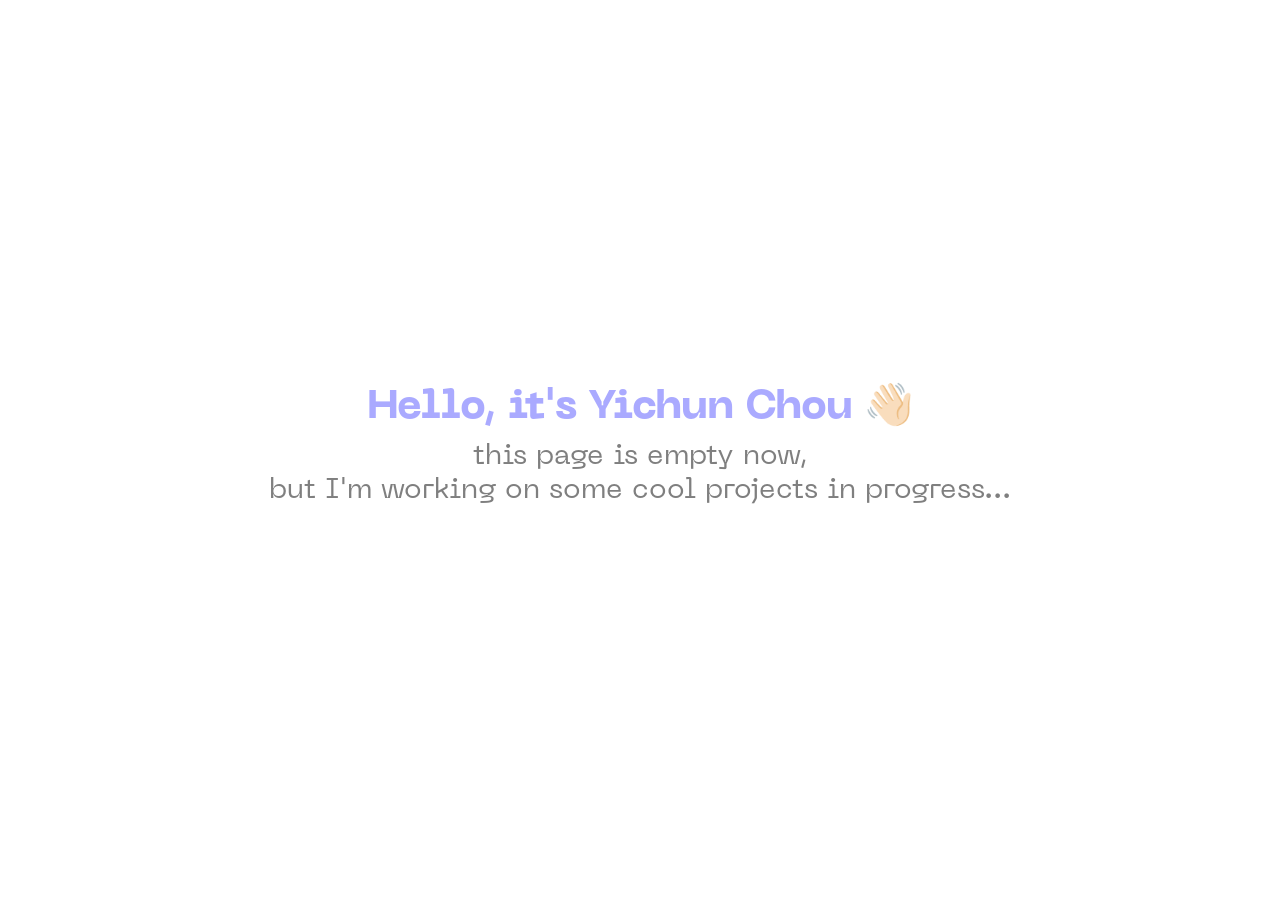
==== commit 9e7451fd: "my page" ====
--- a/index.html
+++ b/index.html
@@ -1,32 +1,25 @@
 <!DOCTYPE html>
 <html lang="en" translate="no">
-
-<head>
-    <meta charset="UTF-8">
-    <meta name="viewport" content="width=device-width, initial-scale=1.0">
-    <title>Dribble</title>
-    <link rel="icon" type="image/x-icon" href="">
-    <link rel="stylesheet" href="https://cdnjs.cloudflare.com/ajax/libs/font-awesome/6.2.0/css/all.min.css"/>
-    <link rel="stylesheet" href="https://cdn.jsdelivr.net/npm/bootstrap@5.2.3/dist/css/bootstrap.min.css" integrity="sha384-rbsA2VBKQhggwzxH7pPCaAqO46MgnOM80zW1RWuH61DGLwZJEdK2Kadq2F9CUG65" crossorigin="anonymous">
-    <link rel="stylesheet" href="./dribble.css">
-    <style>
-        html, body{
-            width: 100%;
-            height: 100%;
-        } 
-        body{
-            display: flex;
-            justify-content: center;
-            align-items: center;
-        }
-        h1{
-            width: fit-content;
-            text-align: center;
-            color: #aaf;
-        }
-    </style>
-</head>
-<body>
-    <h1>hello, it's Yichun Chou ☽</h1>
-</body>
+  <head>
+    <meta charset="UTF-8" />
+    <meta name="viewport" content="width=device-width, initial-scale=1.0" />
+    <title>Yichun Chou</title>
+    <link rel="icon" type="image/x-icon" href="" />
+    <link
+      rel="stylesheet"
+      href="https://cdnjs.cloudflare.com/ajax/libs/font-awesome/6.2.0/css/all.min.css"
+    />
+    <link
+      rel="stylesheet"
+      href="https://cdn.jsdelivr.net/npm/bootstrap@5.2.3/dist/css/bootstrap.min.css"
+      integrity="sha384-rbsA2VBKQhggwzxH7pPCaAqO46MgnOM80zW1RWuH61DGLwZJEdK2Kadq2F9CUG65"
+      crossorigin="anonymous"
+    />
+    <link rel="stylesheet" href="./index.css" />
+    <link rel="shortcut icon" href="favicon.ico" type="image/x-icon">
+  </head>
+  <body>
+    <h1>Hello, it's Yichun Chou 👋🏻</h1>
+    <h3>this page is empty now, <br> but I'm working on some cool projects in progress...</h3>
+  </body>
 </html>
--- a/index.css
+++ b/index.css
@@ -0,0 +1,37 @@
+@font-face {
+  font-family: "NeueMachina";
+  src: url(./styles/fonts/NeueMachina-Ultrabold.otf);
+  font-weight: 900;
+}
+@font-face {
+  font-family: "NeueMachina";
+  src: url(./styles/fonts/NeueMachina-Regular.otf);
+  font-weight: 400;
+}
+* {
+  font-family: "NeueMachina";
+  text-align: center;
+  user-select: none;
+}
+
+html,
+body {
+  width: 100%;
+  height: 100%;
+}
+body {
+  display: flex;
+  flex-direction: column;
+  justify-content: center;
+  align-items: center;
+}
+h1 {
+  width: fit-content;
+  color: #aaf;
+  font-weight: 900;
+}
+h3 {
+  color: rgba(0, 0, 0, 0.5);
+  font-weight: 400;
+
+}
